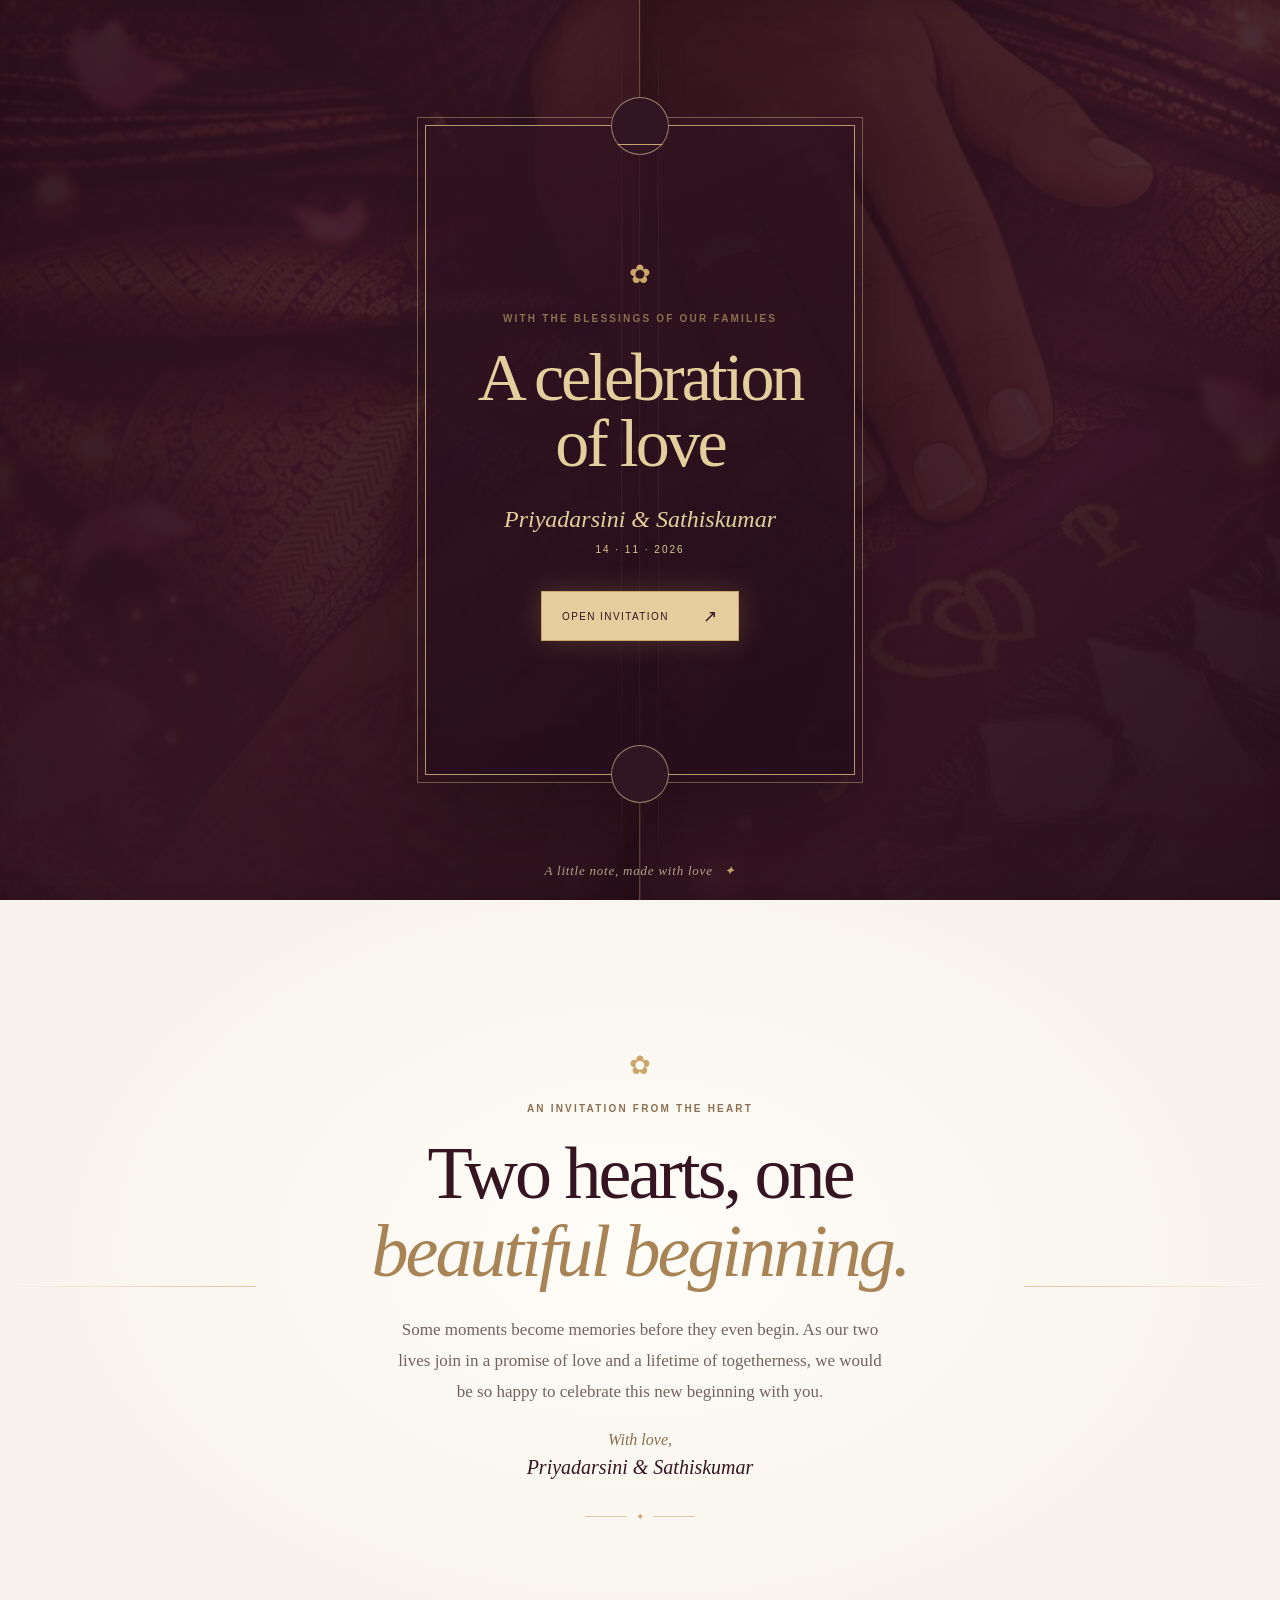
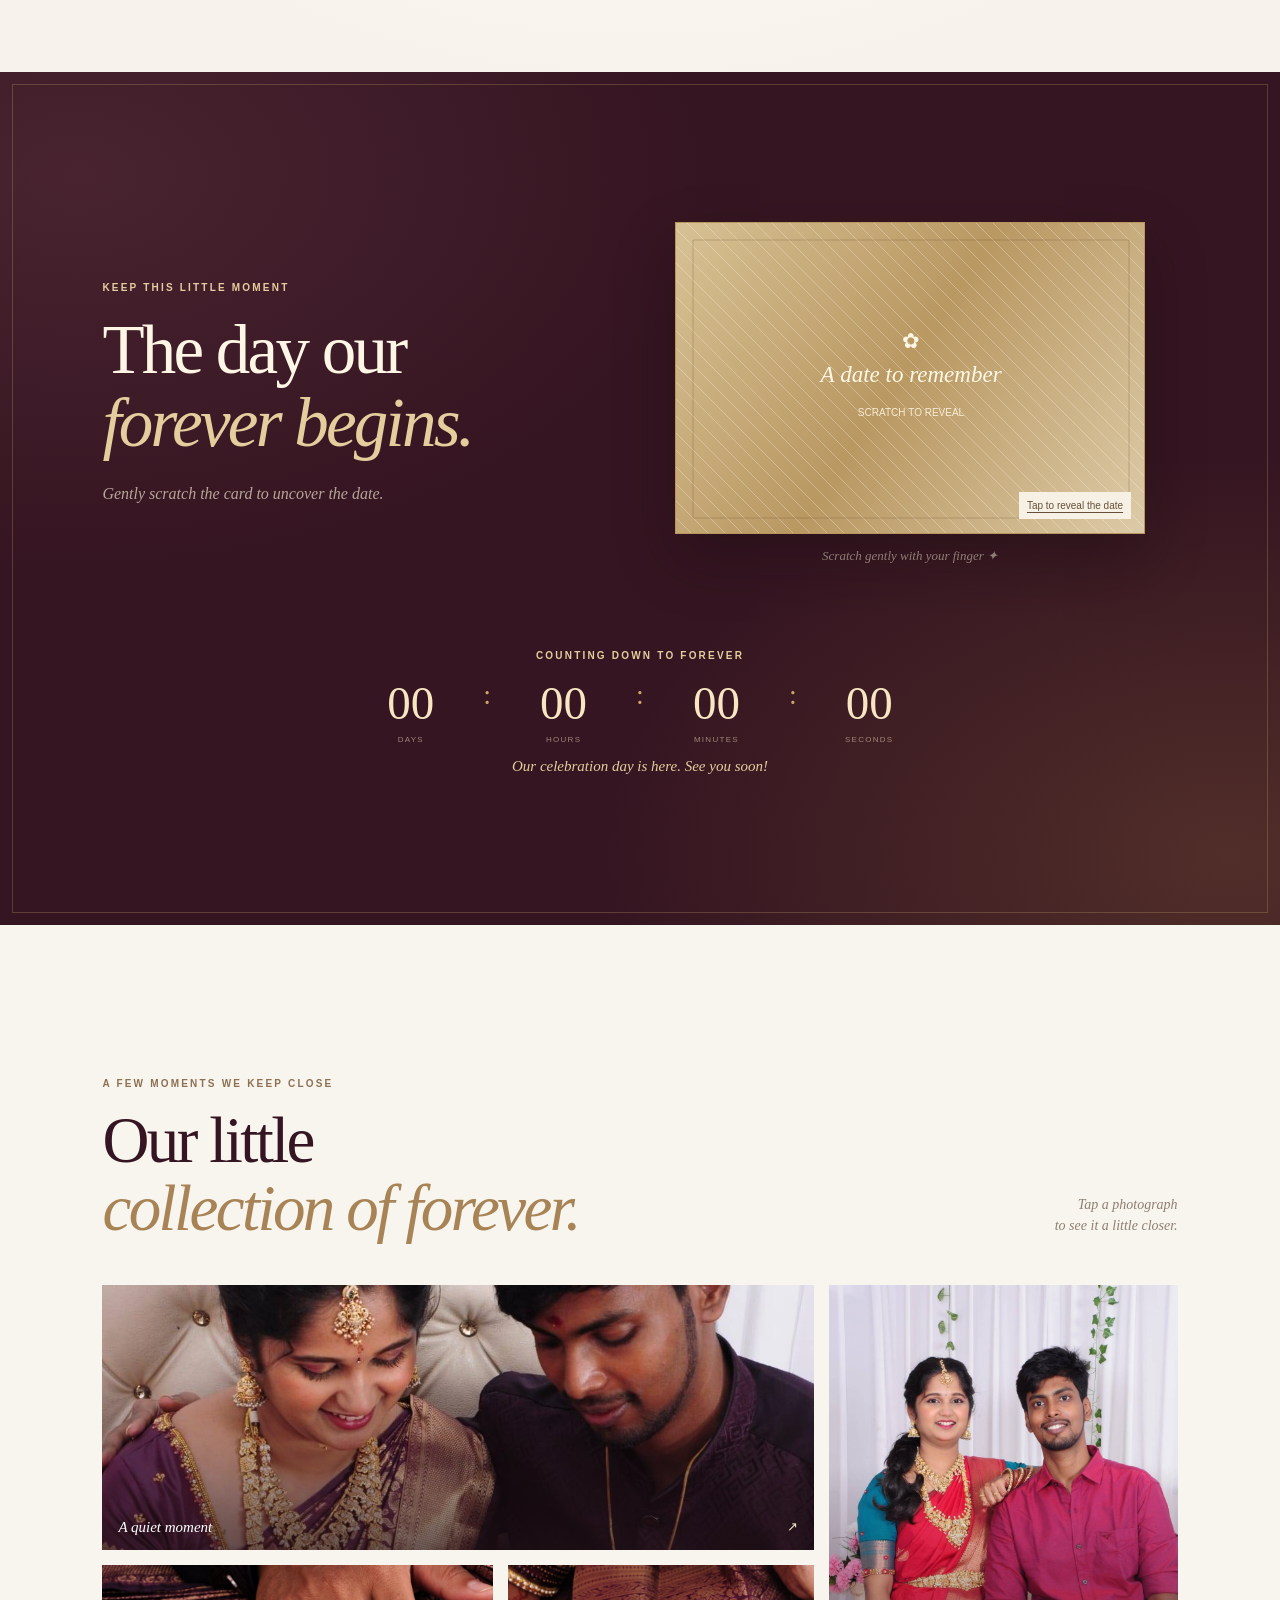
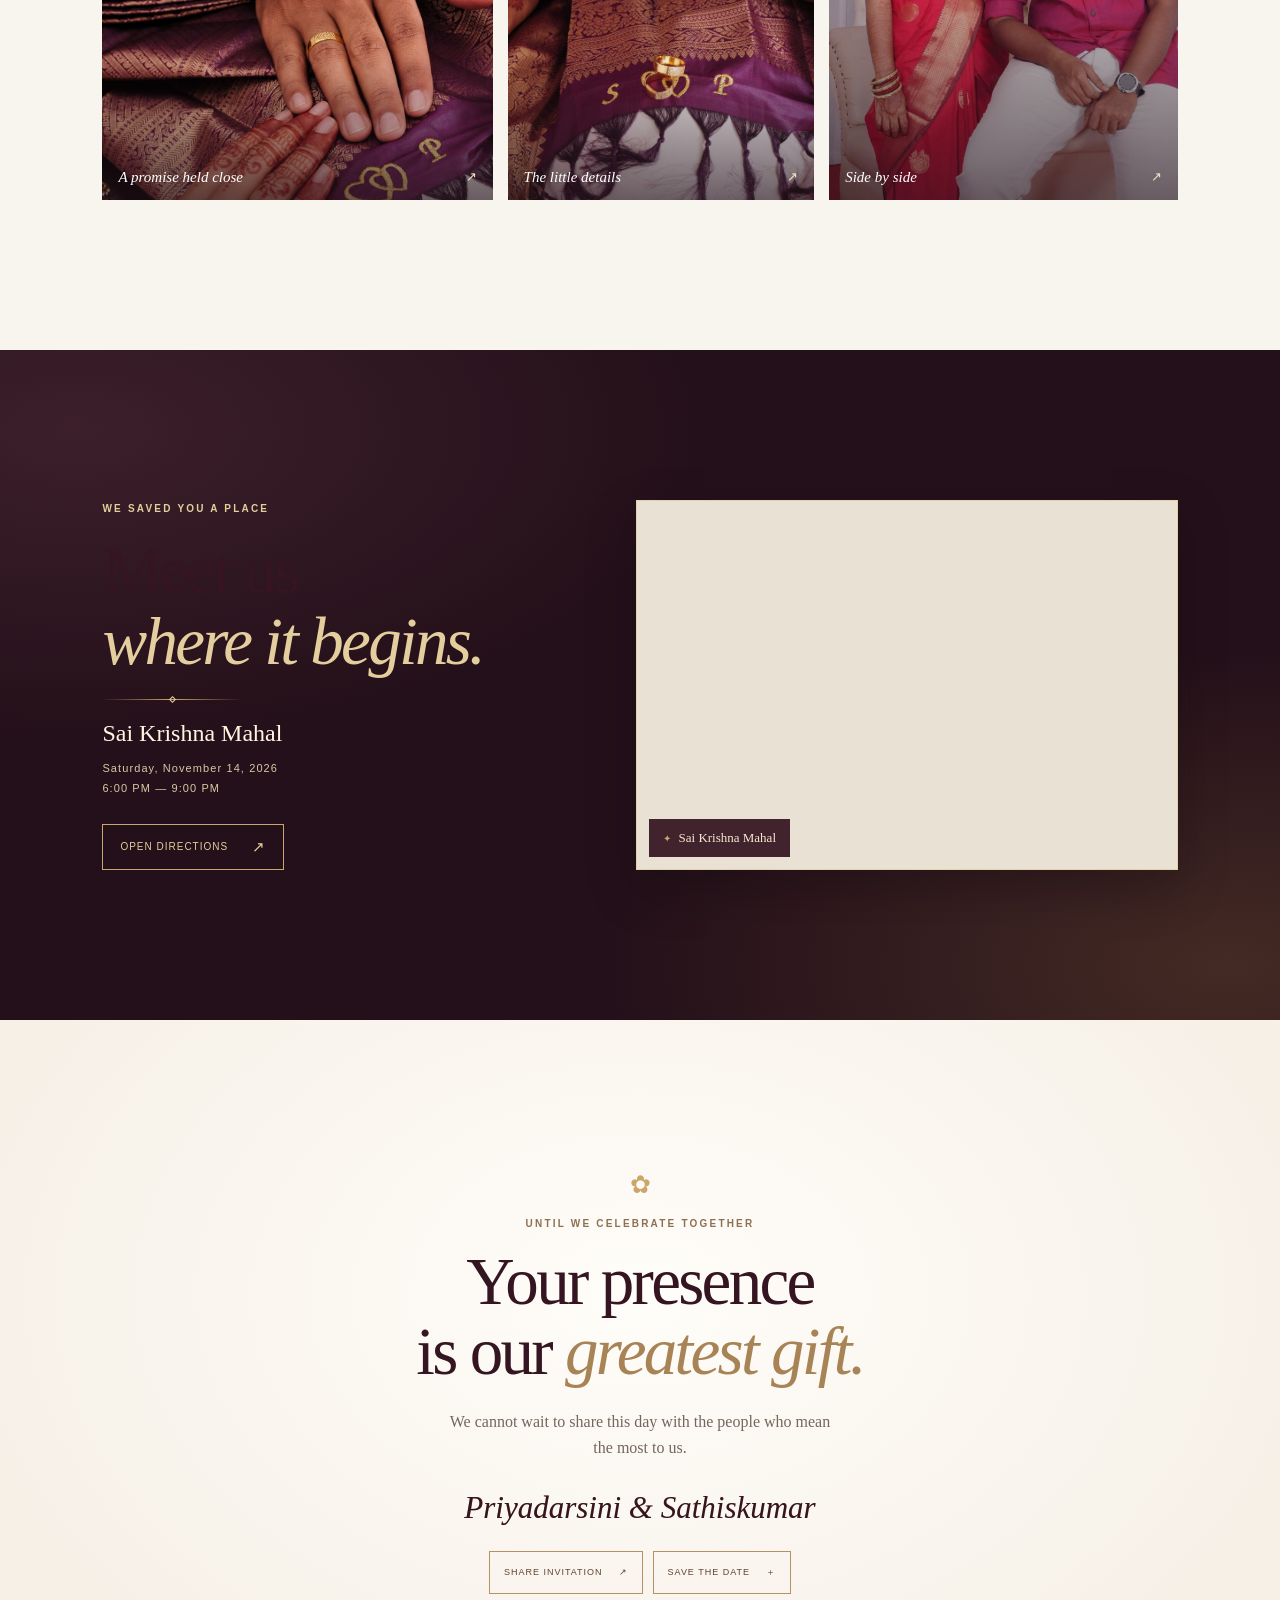
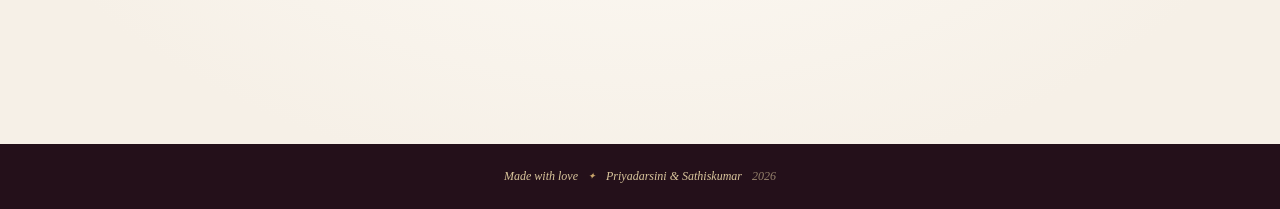
==== index.html @ 317c9d3a "Only wedding stuff" ====
<!doctype html>
<html lang="en">
<head>
  <meta charset="utf-8">
  <meta name="viewport" content="width=device-width, initial-scale=1, viewport-fit=cover">
  <meta name="theme-color" content="#32121f">
  <meta name="description" content="With full hearts, Priyadarsini and Sathiskumar invite you to celebrate their wedding on 14 November 2026 at Sai Krishna Mahal.">
  <meta property="og:type" content="website">
  <meta property="og:title" content="Priyadarsini & Sathiskumar · 14 November 2026">
  <meta property="og:description" content="A day of love, family and forever. Join us at Sai Krishna Mahal on 14 November 2026.">
  <meta property="og:image" content="assets/main-couple.jpg">
  <meta property="og:url" content="">
  <meta name="twitter:card" content="summary_large_image">
  <meta name="twitter:title" content="Priyadarsini & Sathiskumar · 14 November 2026">
  <meta name="twitter:description" content="With full hearts, we invite you to celebrate our wedding.">
  <meta name="twitter:image" content="assets/main-couple.jpg">
  <title>Priyadarsini & Sathiskumar — A Wedding Invitation</title>
  <link rel="preload" as="image" href="assets/main-couple.jpg" fetchpriority="high">
  <link rel="stylesheet" href="styles.css">
  <script type="application/ld+json" id="event-schema">{"@context":"https://schema.org","@type":"Event","name":"The wedding of Priyadarsini and Sathiskumar","startDate":"2026-11-14T18:30:00+05:30","endDate":"2026-11-14T20:30:00+05:30","eventAttendanceMode":"https://schema.org/OfflineEventAttendanceMode","location":{"@type":"Place","name":"Sai Krishna Mahal","sameAs":"https://www.google.com/maps/place/Sai+Krishna+Mahal/@11.0436116,76.9938933,17z/"}}</script>
</head>
<body class="invite-closed">
  <div class="opening-cover" id="opening-cover" role="dialog" aria-modal="true" aria-labelledby="cover-title">
    <div class="cover-photo" aria-hidden="true"></div>
    <div class="cover-shade" aria-hidden="true"></div>
    <div class="curtain curtain-left" aria-hidden="true"></div>
    <div class="curtain curtain-right" aria-hidden="true"></div>
    <div class="cover-card">
      <span class="cover-rule" aria-hidden="true"></span>
      <span class="cover-flower" aria-hidden="true">✿</span>
      <p class="eyebrow">With the blessings of our families</p>
      <h1 id="cover-title">A celebration<br>of love</h1>
      <p class="cover-names" data-couple-names>Priyadarsini & Sathiskumar</p>
      <p class="cover-date" data-date-short>14 · 11 · 2026</p>
      <button class="open-invitation" id="open-invitation" type="button" autofocus>
        <span>Open invitation</span><span aria-hidden="true">↗</span>
      </button>
      <span class="cover-rule cover-rule-bottom" aria-hidden="true"></span>
    </div>
    <p class="cover-footer">A little note, made with love <span aria-hidden="true">✦</span></p>
  </div>

  <div class="site" id="invitation-content" inert aria-hidden="true">
    <header class="site-header">
      <a class="monogram" href="#home" aria-label="Back to the beginning">P <span>&</span> S</a>
      <nav aria-label="Invitation sections">
        <a href="#celebration">The day</a>
        <a href="#gallery">Our moments</a>
        <a href="#venue">Find us</a>
      </nav>
      <button class="music-toggle" id="music-toggle" type="button" aria-pressed="false" aria-label="Wedding music is not attached">
        <span class="music-icon" aria-hidden="true">♫</span><span class="music-label">Music</span>
      </button>
    </header>

    <main>
      <section class="hero" id="home" aria-labelledby="hero-title" tabindex="-1">
        <img class="hero-image" src="assets/main-couple.jpg" alt="Priyadarsini and Sathiskumar together in their wedding attire" fetchpriority="high">
        <div class="hero-vignette" aria-hidden="true"></div>
        <div class="hero-frame" aria-hidden="true"></div>
        <div class="hero-content">
          <p class="eyebrow light">Together with our families</p>
          <h1 id="hero-title" class="hero-names gold-shimmer"><span data-bride>Priyadarsini</span><span class="hero-ampersand">&</span><span data-groom>Sathiskumar</span></h1>
          <p class="hero-invite">invite you to share in the joy of our wedding</p>
          <span class="fine-rule" aria-hidden="true"><i></i></span>
          <p class="hero-date"><span data-date-long>Saturday, 14 November 2026</span><span data-time>6:30 PM — 8:30 PM</span></p>
          <a class="text-link" href="#celebration">Discover our day <span aria-hidden="true">↓</span></a>
        </div>
        <div class="hero-side-note" aria-hidden="true">Our beginning · 2026</div>
        <a href="#invitation" class="scroll-cue" aria-label="Scroll to the invitation"><span></span></a>
      </section>

      <section class="invitation section-pad" id="invitation" aria-labelledby="invitation-title">
        <div class="section-flower" aria-hidden="true">✿</div>
        <p class="eyebrow reveal">An invitation from the heart</p>
        <h2 class="section-heading reveal" id="invitation-title">Two hearts, one<br><em>beautiful beginning.</em></h2>
        <p class="invitation-copy reveal">Some moments become memories before they even begin. As our two lives join in a promise of love and a lifetime of togetherness, we would be so happy to celebrate this new beginning with you.</p>
        <p class="invitation-signoff reveal">With love, <span data-couple-names>Priyadarsini & Sathiskumar</span></p>
        <div class="invitation-flourish" aria-hidden="true"><span></span> ✦ <span></span></div>
      </section>

      <section class="celebration section-pad" id="celebration" aria-labelledby="celebration-title">
        <div class="section-intro reveal">
          <p class="eyebrow light">Keep this little moment</p>
          <h2 class="section-heading light" id="celebration-title">The day our<br><em>forever begins.</em></h2>
          <p>Gently scratch the card to uncover the date.</p>
        </div>
        <div class="date-reveal-wrap reveal">
          <div class="date-card" id="date-card">
            <div class="date-card-content" aria-live="polite">
              <span class="date-card-flower" aria-hidden="true">✿</span>
              <p class="eyebrow">The wedding celebration</p>
              <p class="revealed-date" data-date-reveal>14 November 2026</p>
              <span class="date-divider" aria-hidden="true">✦</span>
              <p class="revealed-time" data-time>6:30 PM — 8:30 PM</p>
              <p class="revealed-venue" data-venue>Sai Krishna Mahal</p>
            </div>
            <canvas class="scratch-layer" id="scratch-layer" aria-hidden="true"></canvas>
            <button class="scratch-accessible" id="reveal-date" type="button">Tap to reveal the date</button>
          </div>
          <p class="scratch-hint" id="scratch-hint">Scratch gently with your finger ✦</p>
        </div>
        <div class="countdown-block reveal" aria-label="Countdown to the wedding">
          <p class="eyebrow light">Counting down to forever</p>
          <div class="countdown" id="countdown" aria-live="off">
            <div><span class="count-number" id="count-days">—</span><span class="count-label">days</span></div>
            <span class="count-colon" aria-hidden="true">:</span>
            <div><span class="count-number" id="count-hours">—</span><span class="count-label">hours</span></div>
            <span class="count-colon" aria-hidden="true">:</span>
            <div><span class="count-number" id="count-minutes">—</span><span class="count-label">minutes</span></div>
            <span class="count-colon" aria-hidden="true">:</span>
            <div><span class="count-number" id="count-seconds">—</span><span class="count-label">seconds</span></div>
          </div>
          <p class="countdown-message" id="countdown-message"></p>
        </div>
      </section>

      <section class="gallery section-pad" id="gallery" aria-labelledby="gallery-title">
        <div class="gallery-heading reveal">
          <div><p class="eyebrow">A few moments we keep close</p><h2 class="section-heading" id="gallery-title">Our little<br><em>collection of forever.</em></h2></div>
          <p class="gallery-note">Tap a photograph<br>to see it a little closer.</p>
        </div>
        <div class="gallery-grid">
          <button class="gallery-item gallery-main reveal" type="button" data-image="assets/a-quiet-moment.jpg" data-alt="Priyadarsini and Sathiskumar sharing a quiet moment">
            <img src="assets/a-quiet-moment.jpg" alt="Priyadarsini and Sathiskumar share a quiet moment" loading="lazy"><span class="gallery-caption">A quiet moment <i>↗</i></span>
          </button>
          <button class="gallery-item gallery-tall reveal" type="button" data-image="assets/full-length-portrait.jpg" data-alt="A full-length portrait of the couple together">
            <img src="assets/full-length-portrait.jpg" alt="A full-length portrait of the couple together" loading="lazy"><span class="gallery-caption">Side by side <i>↗</i></span>
          </button>
          <button class="gallery-item gallery-wide reveal" type="button" data-image="assets/hands-and-promise.jpg" data-alt="The couple's hands together, wearing their rings">
            <img src="assets/hands-and-promise.jpg" alt="The couple's hands together, wearing their rings" loading="lazy"><span class="gallery-caption">A promise held close <i>↗</i></span>
          </button>
          <button class="gallery-item gallery-detail reveal" type="button" data-image="assets/rings-on-silk.jpg" data-alt="Their wedding rings on richly woven silk">
            <img src="assets/rings-on-silk.jpg" alt="Their wedding rings on richly woven silk" loading="lazy"><span class="gallery-caption">The little details <i>↗</i></span>
          </button>
          <button class="gallery-item gallery-portrait reveal" type="button" data-image="assets/main-couple.jpg" data-alt="Priyadarsini and Sathiskumar smiling together">
            <img src="assets/main-couple.jpg" alt="Priyadarsini and Sathiskumar smiling together" loading="lazy"><span class="gallery-caption">Our beginning <i>↗</i></span>
          </button>
        </div>
      </section>

      <section class="venue section-pad" id="venue" aria-labelledby="venue-title">
        <div class="venue-copy reveal">
          <p class="eyebrow light">We saved you a place</p>
          <h2 class="section-heading light" id="venue-title">Meet us<br><em>where it begins.</em></h2>
          <span class="fine-rule" aria-hidden="true"><i></i></span>
          <p class="venue-name" data-venue>Sai Krishna Mahal</p>
          <p class="venue-time"><span data-date-long>Saturday, 14 November 2026</span><br><span data-time>6:30 PM — 8:30 PM</span></p>
          <a class="directions-button" id="directions-link" href="https://www.google.com/maps/place/Sai+Krishna+Mahal/@11.0436116,76.9938933,17z/data=!3m1!4b1!4m6!3m5!1s0x3ba85810da040261:0x673ec0b1acce2806!8m2!3d11.0436116!4d76.9964682!16s%2Fg%2F113dmb8cw?entry=ttu&amp;g_ep=EgoyMDI2MDkzMC4wIKXMDSoASAFQAw%3D%3D" target="_blank" rel="noopener noreferrer">Open directions <span aria-hidden="true">↗</span></a>
        </div>
        <div class="map-wrap reveal">
          <iframe title="Map to Sai Krishna Mahal" id="venue-map" src="https://www.google.com/maps?q=11.0436116,76.9964682&amp;z=16&amp;output=embed" loading="lazy" referrerpolicy="no-referrer-when-downgrade" allowfullscreen></iframe>
          <span class="map-label"><span aria-hidden="true">✦</span> Sai Krishna Mahal</span>
        </div>
      </section>

      <section class="closing section-pad" aria-labelledby="closing-title">
        <span class="closing-flower" aria-hidden="true">✿</span>
        <p class="eyebrow reveal">Until we celebrate together</p>
        <h2 class="section-heading reveal" id="closing-title">Your presence<br>is our <em>greatest gift.</em></h2>
        <p class="closing-copy reveal">We cannot wait to share this day with the people who mean the most to us.</p>
        <div class="closing-names gold-shimmer reveal" data-couple-names>Priyadarsini & Sathiskumar</div>
        <div class="closing-actions reveal">
          <button class="outline-button" id="share-invitation" type="button">Share invitation <span aria-hidden="true">↗</span></button>
          <button class="outline-button" id="calendar-invitation" type="button">Save the date <span aria-hidden="true">＋</span></button>
        </div>
      </section>
    </main>

    <footer class="site-footer"><span>Made with love</span><span aria-hidden="true">✦</span><span data-couple-names>Priyadarsini & Sathiskumar</span><span class="footer-year">2026</span></footer>
  </div>

  <dialog class="lightbox" id="lightbox" aria-label="Wedding photograph">
    <button class="lightbox-close" id="lightbox-close" type="button" aria-label="Close photograph">×</button>
    <img id="lightbox-image" src="" alt="">
  </dialog>
  <div class="petal-burst" id="petal-burst" aria-hidden="true"></div>
  <div class="toast" id="toast" role="status" aria-live="polite"></div>
  <audio id="wedding-audio" loop preload="none"></audio>
  <script src="wedding-details.js"></script>
  <script src="script.js"></script>
</body>
</html>
---- styles.css ----
:root {
  color-scheme: light;
  --wine: #351521;
  --wine-deep: #24101a;
  --wine-soft: #522535;
  --gold: #caa66b;
  --gold-pale: #e5ce9d;
  --paper: #f7f3ec;
  --ink: #392b2b;
  --muted: #8e7e72;
  --serif: "Baskerville", "Palatino Linotype", "Book Antiqua", Georgia, serif;
  --sans: "Avenir Next", Avenir, "Segoe UI", sans-serif;
}
* { box-sizing: border-box; }
html { scroll-behavior: smooth; scroll-padding-top: 72px; }
body { margin: 0; background: var(--paper); color: var(--ink); font-family: var(--sans); font-weight: 400; -webkit-font-smoothing: antialiased; }
body.invite-closed { overflow: hidden; height: 100svh; }
button, a { font: inherit; }
a { color: inherit; }
button { color: inherit; }
::selection { color: var(--paper); background: var(--wine-soft); }
.opening-cover { position: fixed; z-index: 30; inset: 0; display: grid; place-items: center; overflow: hidden; isolation: isolate; color: var(--gold-pale); background: var(--wine-deep); transition: visibility 1s; }
.opening-cover[hidden] { display: none; }
.cover-photo, .cover-shade, .curtain { position: absolute; inset: 0; }
.cover-photo { z-index: -4; background: url("assets/main-couple.jpg") center 36% / cover no-repeat; opacity: .72; transform: scale(1.035); animation: cover-arrive 1.8s cubic-bezier(.2,.7,.2,1) both; }
.cover-shade { z-index: -3; background: linear-gradient(180deg, rgba(34,12,24,.42), rgba(37,13,25,.65) 38%, rgba(34,12,22,.92)), radial-gradient(ellipse at 50% 46%, transparent 8%, rgba(29,9,18,.47) 100%); }
.curtain { z-index: -2; width: 50.1%; background: linear-gradient(115deg, rgba(45,16,29,.74), rgba(65,27,43,.58) 56%, rgba(44,16,28,.74)); transition: transform 1.25s cubic-bezier(.77,0,.18,1), opacity .7s ease 1s; }
.curtain::after { content: ""; position: absolute; top: 4.5%; bottom: 4.5%; width: 1px; background: linear-gradient(transparent, rgba(218,186,128,.54), transparent); }
.curtain-left { left: 0; right: auto; border-right: 1px solid rgba(221,186,124,.3); box-shadow: inset -14px 0 34px rgba(12,5,8,.15); }
.curtain-left::after { right: 18px; }
.curtain-right { left: auto; right: 0; border-left: 1px solid rgba(221,186,124,.3); box-shadow: inset 14px 0 34px rgba(12,5,8,.15); }
.curtain-right::after { left: 18px; }
.cover-card { position: relative; z-index: 1; display: flex; width: min(88vw, 430px); min-height: min(76svh, 650px); padding: clamp(38px, 7vh, 62px) 24px; flex-direction: column; align-items: center; justify-content: center; text-align: center; border: 1px solid rgba(237,207,150,.72); outline: 1px solid rgba(237,207,150,.37); outline-offset: 7px; background: linear-gradient(160deg, rgba(49,18,33,.78), rgba(35,13,25,.87)); box-shadow: 0 24px 90px #18091080; transition: opacity .45s ease, transform .75s cubic-bezier(.2,.7,.2,1); }
.cover-card::before, .cover-card::after { position: absolute; left: 50%; width: 56px; height: 56px; border: 1px solid rgba(229,206,157,.58); border-radius: 50%; transform: translateX(-50%); content: ""; }
.cover-card::before { top: -29px; background: #321522; }
.cover-card::after { bottom: -29px; background: #321522; }
.cover-rule { position: absolute; top: 18px; left: 50%; width: 45px; height: 1px; background: var(--gold); transform: translateX(-50%); }
.cover-rule-bottom { top: auto; bottom: 18px; }
.cover-flower { position: relative; z-index: 2; margin-bottom: 20px; color: var(--gold); font-size: 26px; animation: flower-turn 14s linear infinite; }
.eyebrow { margin: 0 0 17px; color: #8d7051; font-size: 10px; font-weight: 600; letter-spacing: .22em; line-height: 1.8; text-transform: uppercase; }
.eyebrow.light { color: var(--gold-pale); }
.cover-card h1 { margin: 0; font: 400 clamp(44px, 12vw, 68px)/.97 var(--serif); letter-spacing: -.045em; }
.cover-names { margin: 25px 0 7px; font: italic 400 clamp(18px, 5vw, 24px)/1.5 var(--serif); }
.cover-names span, .closing-names span { color: var(--gold); font-size: .82em; }
.cover-date { margin: 0; color: #e1c892; font-size: 10px; letter-spacing: .2em; }
.open-invitation { display: flex; min-width: 198px; min-height: 50px; margin-top: 36px; padding: 0 20px; align-items: center; justify-content: space-between; gap: 22px; border: 1px solid var(--gold); color: var(--gold-pale); background: transparent; cursor: pointer; font-size: 10px; letter-spacing: .14em; text-transform: uppercase; transition: background .25s, color .25s, box-shadow .25s; }
.open-invitation span:last-child { font-size: 17px; }
.open-invitation:hover, .open-invitation:focus-visible { color: var(--wine); background: var(--gold-pale); box-shadow: 0 0 28px #d3b77d38; outline: none; }
.cover-footer { position: absolute; bottom: max(21px, env(safe-area-inset-bottom)); margin: 0; color: #e8d7b2c0; font: italic 13px var(--serif); letter-spacing: .06em; }
.cover-footer span { padding-left: 7px; color: var(--gold); }
.opening-cover.is-opening { visibility: hidden; pointer-events: none; }
.is-opening .curtain-left { transform: translateX(-103%); opacity: .8; }
.is-opening .curtain-right { transform: translateX(103%); opacity: .8; }
.is-opening .cover-card { opacity: 0; transform: translateY(-22px) scale(.96); }
.is-opening .cover-photo { transform: scale(1.12); transition: transform 1.4s ease; }
.site-header { position: absolute; z-index: 5; top: 0; left: 0; display: flex; width: 100%; height: 68px; padding: 0 clamp(18px, 5vw, 64px); align-items: center; justify-content: space-between; color: #fff8e9; }
.monogram { color: var(--gold-pale); font: italic 22px var(--serif); text-decoration: none; }
.monogram span { color: var(--gold); font-size: 15px; }
.site-header nav { display: flex; align-items: center; gap: clamp(14px, 4vw, 39px); }
.site-header nav a { color: #fff8e9df; font-size: 10px; letter-spacing: .08em; text-decoration: none; transition: color .2s; }
.site-header nav a:hover { color: var(--gold-pale); }
.music-toggle { display: flex; min-width: 56px; padding: 7px 0 7px 8px; align-items: center; gap: 6px; border: 0; color: var(--gold-pale); background: transparent; cursor: pointer; font-size: 10px; letter-spacing: .08em; }
.music-icon { font-size: 16px; }
.music-toggle.is-playing .music-icon { animation: music-bob .55s ease-in-out infinite alternate; }
.hero { position: relative; display: flex; min-height: max(720px, 100svh); padding: 92px 24px 75px; align-items: flex-end; justify-content: center; overflow: hidden; color: #fff8ec; background: #26101a; }
.hero-image { position: absolute; inset: 0; width: 100%; height: 100%; object-fit: cover; object-position: center 36%; animation: hero-arrive 2s cubic-bezier(.2,.7,.2,1) both; }
.hero-vignette { position: absolute; inset: 0; background: linear-gradient(180deg, rgba(28,12,18,.48), rgba(34,13,22,.03) 30%, rgba(33,12,21,.08) 48%, rgba(30,10,19,.86) 92%), linear-gradient(90deg, rgba(27,9,18,.12), transparent 55%, rgba(27,9,18,.2)); }
.hero-frame { position: absolute; inset: 14px; border: 1px solid #e5ce9d55; pointer-events: none; }
.hero-content { position: relative; z-index: 1; width: min(100%, 600px); padding-bottom: clamp(18px, 6vh, 50px); text-align: center; }
.hero-content .eyebrow { margin-bottom: 20px; text-shadow: 0 2px 18px #16090d; }
.hero-names { display: flex; margin: 0; align-items: center; flex-direction: column; font: 400 clamp(48px, 15.2vw, 82px)/.91 var(--serif); letter-spacing: -.052em; }
.hero-ampersand { margin: 10px 0 8px; font-size: .57em; font-style: italic; }
.gold-shimmer { background: linear-gradient(102deg, #b88f52 10%, #f3e4bd 26%, #c6a066 42%, #f0d89f 58%, #b88f52 73%); background-size: 230% auto; background-clip: text; color: transparent; -webkit-background-clip: text; animation: gold-sweep 8s linear infinite; }
.hero-invite { margin: 22px 0 0; font: italic 16px/1.5 var(--serif); color: #fff8eb; text-shadow: 0 2px 15px #1b0910; }
.fine-rule { display: flex; width: 140px; height: 1px; margin: 22px auto 16px; align-items: center; justify-content: center; background: linear-gradient(90deg, transparent, #caa66b, transparent); }
.fine-rule i { width: 5px; height: 5px; border: 1px solid var(--gold-pale); transform: rotate(45deg); }
.hero-date { display: flex; margin: 0; align-items: center; flex-direction: column; gap: 7px; color: #f6e9ce; font-size: 11px; letter-spacing: .12em; text-transform: uppercase; }
.text-link { display: inline-flex; margin-top: 27px; align-items: center; gap: 11px; color: #e9d4a8; font-size: 9px; letter-spacing: .17em; text-decoration: none; text-transform: uppercase; }
.text-link span { font-size: 15px; animation: arrow-down 1.5s ease-in-out infinite; }
.hero-side-note { position: absolute; top: 50%; right: clamp(26px, 5vw, 64px); color: #f5e9d37a; font-size: 9px; letter-spacing: .2em; text-transform: uppercase; writing-mode: vertical-rl; }
.scroll-cue { position: absolute; bottom: 19px; left: 50%; display: flex; width: 20px; height: 36px; justify-content: center; border: 1px solid #eddaae8a; border-radius: 20px; transform: translateX(-50%); }
.scroll-cue span { width: 2px; height: 7px; margin-top: 7px; border-radius: 2px; background: var(--gold-pale); animation: scroll-dot 1.8s ease-in-out infinite; }
.section-pad { padding: clamp(80px, 12vw, 150px) clamp(24px, 8vw, 130px); }
.invitation { position: relative; display: flex; min-height: 570px; align-items: center; flex-direction: column; justify-content: center; overflow: hidden; text-align: center; background-color: var(--paper); background-image: radial-gradient(ellipse at 50% 45%, #fffdf8 0, #f7f3ec 72%); }
.invitation::before, .invitation::after { position: absolute; top: 50%; width: clamp(95px, 20vw, 260px); height: 1px; background: linear-gradient(90deg, transparent, #d7c5a4); content: ""; }
.invitation::before { left: 0; }
.invitation::after { right: 0; transform: rotate(180deg); }
.section-flower { margin: 0 0 19px; color: var(--gold); font-size: 26px; }
.section-heading { margin: 0; color: var(--wine); font: 400 clamp(39px, 8vw, 74px)/1.05 var(--serif); letter-spacing: -.04em; }
.section-heading em { color: #a78356; font-weight: 400; }
.invitation .eyebrow { margin-bottom: 17px; }
.invitation-copy { max-width: 500px; margin: 25px 0 0; color: #71635c; font: 400 17px/1.8 var(--serif); }
.invitation-signoff { margin: 24px 0 0; color: #8a6d4d; font: italic 16px var(--serif); }
.invitation-signoff span { display: block; margin-top: 7px; color: var(--wine); font-size: 20px; }
.invitation-flourish { display: flex; margin-top: 32px; align-items: center; gap: 9px; color: var(--gold); font-size: 10px; }
.invitation-flourish span { width: 42px; height: 1px; background: #d7c5a4; }
.celebration { position: relative; display: grid; min-height: 760px; grid-template-columns: minmax(220px, .9fr) minmax(300px, 1.1fr); align-items: center; gap: 8vw; overflow: hidden; color: #fff8eb; background: var(--wine); }
.celebration::before, .venue::before { position: absolute; inset: 0; background: radial-gradient(ellipse at 6% 12%, #79465548, transparent 37%), radial-gradient(ellipse at 96% 92%, #a3784040, transparent 36%); content: ""; pointer-events: none; }
.celebration::after { position: absolute; inset: 12px; border: 1px solid #d0ae7242; content: ""; pointer-events: none; }
.celebration .section-intro, .date-reveal-wrap, .countdown-block { position: relative; z-index: 1; }
.celebration .section-heading { color: #fff6e6; font-size: clamp(42px, 6vw, 69px); }
.section-heading.light em { color: var(--gold-pale); }
.section-intro > p:last-child { margin: 21px 0 0; color: #e8d9c4ba; font: italic 16px/1.7 var(--serif); }
.date-card { position: relative; min-height: 310px; max-width: 470px; margin: 0 auto; overflow: hidden; border: 1px solid #b8965f; background: #f7f1e5; box-shadow: 0 24px 55px #16090d55; isolation: isolate; }
.date-card::before { position: absolute; z-index: -1; inset: 9px; border: 1px solid #ceb47e; content: ""; }
.date-card-content { display: flex; min-height: 310px; padding: 44px 18px 36px; align-items: center; flex-direction: column; justify-content: center; text-align: center; }
.date-card-content .eyebrow { margin: 0 0 10px; color: #9a7b50; font-size: 9px; }
.date-card-flower { margin-bottom: 8px; color: #aa8b59; font-size: 22px; }
.revealed-date { margin: 0; color: var(--wine); font: 400 clamp(31px, 7vw, 48px)/1.2 var(--serif); letter-spacing: -.03em; }
.date-divider { margin: 9px 0; color: #bc9a64; font-size: 13px; }
.revealed-time, .revealed-venue { margin: 0; color: #6e5845; font: italic 15px/1.7 var(--serif); }
.revealed-venue { font-size: 14px; }
.scratch-layer { position: absolute; z-index: 2; inset: 0; width: 100%; height: 100%; cursor: crosshair; touch-action: none; transition: opacity .7s ease; }
.scratch-layer.is-cleared { opacity: 0; pointer-events: none; }
.scratch-accessible { position: absolute; z-index: 3; right: 13px; bottom: 14px; padding: 8px; border: 0; color: #665037; background: #f7f1e5; font-size: 10px; text-decoration: underline; text-underline-offset: 3px; cursor: pointer; }
.scratch-accessible:focus-visible { outline: 2px solid var(--wine); }
.scratch-hint { margin: 14px 0 0; color: #e8d9c4a6; font: italic 13px var(--serif); text-align: center; }
.countdown-block { grid-column: 1 / -1; margin-top: -20px; text-align: center; }
.countdown-block .eyebrow { margin-bottom: 15px; }
.countdown { display: flex; align-items: flex-start; justify-content: center; gap: clamp(11px, 3vw, 34px); }
.countdown > div { display: flex; min-width: clamp(45px, 9vw, 77px); align-items: center; flex-direction: column; }
.count-number { color: #f8e6c2; font: 400 clamp(31px, 6vw, 47px)/1 var(--serif); font-variant-numeric: tabular-nums; }
.count-label { margin-top: 8px; color: #ddcbaa9e; font-size: 8px; letter-spacing: .16em; text-transform: uppercase; }
.count-colon { padding-top: 1px; color: var(--gold); font: 400 28px/1 var(--serif); }
.countdown-message { margin: 14px 0 0; color: var(--gold-pale); font: italic 15px var(--serif); }
.gallery { background: #f8f5ef; }
.gallery-heading { display: flex; margin: 0 auto 43px; align-items: flex-end; justify-content: space-between; gap: 20px; }
.gallery-heading .eyebrow { margin-bottom: 13px; }
.gallery-heading .section-heading { font-size: clamp(38px, 7vw, 65px); }
.gallery-note { margin: 0 0 6px; color: var(--muted); font: italic 14px/1.5 var(--serif); text-align: right; }
.gallery-grid { display: grid; max-width: 1160px; margin: auto; grid-template-columns: 1.12fr .88fr 1fr; grid-template-rows: 265px 235px; gap: 15px; }
.gallery-item { position: relative; display: block; min-width: 0; min-height: 0; padding: 0; overflow: hidden; border: 0; background: #e5ded2; cursor: zoom-in; text-align: left; }
.gallery-item::after { position: absolute; inset: 35% 0 0; background: linear-gradient(transparent, #211018a8); content: ""; transition: opacity .3s; }
.gallery-item img { width: 100%; height: 100%; object-fit: cover; transition: transform .7s cubic-bezier(.2,.7,.2,1), filter .4s; }
.gallery-item:hover img, .gallery-item:focus-visible img { filter: saturate(1.05); transform: scale(1.045); }
.gallery-item:focus-visible { outline: 2px solid var(--gold); outline-offset: 3px; z-index: 1; }
.gallery-caption { position: absolute; z-index: 1; right: 16px; bottom: 14px; left: 16px; display: flex; justify-content: space-between; color: white; font: italic 15px var(--serif); }
.gallery-caption i { color: #f4e5c8; font: normal 13px var(--sans); }
.gallery-main { grid-column: 1 / 3; grid-row: 1; }
.gallery-main img { object-position: center 37%; }
.gallery-tall { grid-column: 3; grid-row: 1 / 3; }
.gallery-tall img { object-position: 49% 22%; }
.gallery-wide { grid-column: 1; grid-row: 2; }
.gallery-wide img { object-position: center 30%; }
.gallery-detail { grid-column: 2; grid-row: 2; }
.gallery-detail img { object-position: center 56%; }
.gallery-portrait { display: none; }
.venue { position: relative; display: grid; min-height: 620px; grid-template-columns: .9fr 1.1fr; align-items: center; gap: 7vw; overflow: hidden; color: #fff8eb; background: var(--wine-deep); }
.venue-copy, .map-wrap { position: relative; z-index: 1; }
.venue-copy .section-heading { font-size: clamp(42px, 6vw, 67px); }
.venue-copy .fine-rule { margin: 23px 0 20px; }
.venue-name { margin: 0; color: #fff5e1; font: 400 24px var(--serif); }
.venue-time { margin: 12px 0 0; color: #d9c7a4; font-size: 11px; letter-spacing: .1em; line-height: 1.8; }
.directions-button { display: inline-flex; min-height: 46px; margin-top: 25px; padding: 0 17px; align-items: center; gap: 24px; border: 1px solid var(--gold); color: var(--gold-pale); font-size: 10px; letter-spacing: .1em; text-decoration: none; text-transform: uppercase; transition: color .2s, background .2s; }
.directions-button span { font-size: 15px; }
.directions-button:hover { color: var(--wine); background: var(--gold-pale); }
.map-wrap { position: relative; min-height: 370px; border: 1px solid #d9c28c80; background: #e9e1d3; box-shadow: 0 18px 45px #11080d55; }
.map-wrap iframe { position: absolute; inset: 0; width: 100%; height: 100%; border: 0; filter: sepia(.1) saturate(.78); }
.map-label { position: absolute; bottom: 12px; left: 12px; display: flex; padding: 11px 14px; align-items: center; gap: 8px; color: #f6e9ce; background: #351521ed; font: 13px var(--serif); pointer-events: none; }
.map-label span { color: var(--gold); font-size: 10px; }
.closing { display: flex; min-height: 575px; align-items: center; flex-direction: column; justify-content: center; text-align: center; background: radial-gradient(ellipse at 50% 38%, #fffdf9, #f6f0e7 78%); }
.closing-flower { margin-bottom: 16px; color: var(--gold); font-size: 25px; }
.closing .eyebrow { margin-bottom: 13px; }
.closing .section-heading { font-size: clamp(40px, 7vw, 67px); }
.closing-copy { max-width: 400px; margin: 22px 0 0; color: #75655d; font: 16px/1.65 var(--serif); }
.closing-names { margin-top: 28px; color: var(--wine); font: italic 400 clamp(22px, 5vw, 31px) var(--serif); }
.closing-actions { display: flex; margin-top: 25px; flex-wrap: wrap; justify-content: center; gap: 10px; }
.outline-button { display: inline-flex; min-height: 43px; padding: 0 14px; align-items: center; gap: 16px; border: 1px solid #b29363; color: #62442f; background: transparent; cursor: pointer; font-size: 9px; letter-spacing: .11em; text-transform: uppercase; transition: background .2s, color .2s; }
.outline-button:hover { color: #fff6e6; background: var(--wine); }
.site-footer { display: flex; min-height: 65px; padding: 14px 22px; align-items: center; justify-content: center; gap: 10px; flex-wrap: wrap; color: #dac69c; background: var(--wine-deep); font: italic 12px var(--serif); }
.site-footer > span:nth-child(2) { color: var(--gold); font-size: 9px; }
.footer-year { opacity: .62; }
.lightbox { position: fixed; width: min(94vw, 1050px); max-width: none; max-height: 92svh; padding: 18px; overflow: visible; border: 1px solid #d8bd82; background: #27121d; box-shadow: 0 20px 80px #0009; }
.lightbox::backdrop { background: #170910e8; backdrop-filter: blur(5px); }
.lightbox img { display: block; max-width: 100%; max-height: calc(92svh - 36px); margin: auto; object-fit: contain; }
.lightbox-close { position: absolute; z-index: 1; top: -15px; right: -15px; display: grid; width: 36px; height: 36px; place-items: center; border: 1px solid var(--gold-pale); border-radius: 50%; color: var(--wine); background: var(--gold-pale); cursor: pointer; font-size: 24px; line-height: 1; }
.petal-burst { position: fixed; z-index: 20; inset: 0; overflow: hidden; pointer-events: none; }
.petal { position: absolute; top: 48%; left: 50%; width: 9px; height: 16px; border-radius: 100% 0 100% 0; background: linear-gradient(135deg, #f3dba0, #ad3d52 75%); box-shadow: 0 2px 7px #1b09101f; animation: petal-float 2s cubic-bezier(.17,.67,.39,1) forwards; }
.toast { position: fixed; z-index: 40; right: 18px; bottom: max(20px, env(safe-area-inset-bottom)); left: 18px; width: fit-content; max-width: min(440px, calc(100% - 36px)); margin: auto; padding: 12px 18px; border: 1px solid #d5b77b; color: #f7ecd4; background: #351521f2; box-shadow: 0 8px 30px #10060ba0; font-size: 12px; line-height: 1.5; opacity: 0; transform: translateY(12px); pointer-events: none; transition: opacity .25s, transform .25s; }
.toast.is-visible { opacity: 1; transform: translateY(0); }
.reveal { opacity: 0; transform: translateY(22px); transition: opacity .8s ease, transform .8s cubic-bezier(.2,.7,.2,1); }
.reveal.is-visible { opacity: 1; transform: none; }
@keyframes cover-arrive { from { transform: scale(1.12); filter: saturate(.65); } to { transform: scale(1.035); filter: saturate(.95); } }
@keyframes hero-arrive { from { transform: scale(1.045); } to { transform: scale(1); } }
@keyframes flower-turn { to { transform: rotate(360deg); } }
@keyframes gold-sweep { to { background-position: -230% center; } }
@keyframes arrow-down { 50% { transform: translateY(4px); } }
@keyframes scroll-dot { 0%, 100% { opacity: .4; transform: translateY(0); } 50% { opacity: 1; transform: translateY(9px); } }
@keyframes music-bob { to { transform: translateY(-3px) rotate(11deg); } }
@keyframes petal-float { to { opacity: 0; transform: translate(var(--petal-x), var(--petal-y)) rotate(var(--petal-r)) scale(.65); } }
@media (min-width: 900px) {
  .hero { min-height: 100svh; align-items: center; }
  .hero-content { padding-top: 60px; padding-bottom: 0; }
  .hero-image { object-position: center 38%; }
  .hero-names { font-size: clamp(65px, 8vw, 96px); }
  .hero-names > span:first-child, .hero-names > span:last-child { display: inline; }
  .hero-ampersand { margin: 7px 0; }
}
@media (max-width: 760px) {
  html { scroll-padding-top: 58px; }
  .site-header { height: 58px; padding: 0 17px; }
  .site-header nav { gap: 13px; }
  .site-header nav a { font-size: 9px; }
  .music-toggle { min-width: 37px; padding-right: 0; }
  .music-label { display: none; }
  .hero { min-height: max(700px, 100svh); padding: 86px 18px 69px; }
  .hero-image { object-position: center 31%; }
  .hero-vignette { background: linear-gradient(180deg, rgba(28,12,18,.43), rgba(34,13,22,.06) 30%, rgba(33,12,21,.1) 45%, rgba(30,10,19,.91) 94%); }
  .hero-content { padding-bottom: 16px; }
  .hero-side-note { top: 45%; right: 25px; font-size: 8px; }
  .section-pad { padding: 86px 24px; }
  .invitation { min-height: 545px; }
  .invitation::before, .invitation::after { display: none; }
  .invitation-copy { font-size: 16px; }
  .celebration { min-height: 0; grid-template-columns: 1fr; gap: 32px; padding-top: 95px; padding-bottom: 75px; text-align: center; }
  .celebration .section-intro > p:last-child { margin-top: 14px; }
  .countdown-block { margin-top: 4px; }
  .date-card { width: min(100%, 440px); }
  .gallery-heading { margin-bottom: 28px; align-items: flex-start; }
  .gallery-note { font-size: 12px; }
  .gallery-grid { grid-template-columns: 1fr 1fr; grid-template-rows: 230px 195px 230px; gap: 10px; }
  .gallery-main { grid-column: 1 / 3; grid-row: 1; }
  .gallery-tall { grid-column: 1; grid-row: 2 / 4; }
  .gallery-wide { grid-column: 2; grid-row: 2; }
  .gallery-detail { grid-column: 2; grid-row: 3; }
  .venue { min-height: 0; grid-template-columns: 1fr; gap: 35px; padding-top: 93px; padding-bottom: 80px; }
  .map-wrap { min-height: 320px; }
  .closing { min-height: 520px; }
}
@media (max-width: 430px) {
  .site-header { padding-right: 13px; padding-left: 13px; }
  .site-header nav { gap: 10px; }
  .site-header nav a { font-size: 8px; letter-spacing: .035em; }
  .monogram { font-size: 19px; }
  .hero-frame { inset: 9px; }
  .hero-side-note { display: none; }
  .cover-card { min-height: min(72svh, 580px); }
  .gallery-heading { display: block; }
  .gallery-note { margin: 13px 0 0; text-align: left; }
  .gallery-grid { grid-template-rows: 218px 174px 198px; }
  .gallery-caption { right: 10px; bottom: 10px; left: 10px; font-size: 13px; }
  .countdown { gap: 8px; }
  .count-number { font-size: 29px; }
  .count-label { font-size: 7px; }
  .count-colon { font-size: 23px; }
  .site-footer { font-size: 11px; }
}
@media (prefers-reduced-motion: reduce) {
  *, *::before, *::after { scroll-behavior: auto !important; animation-duration: .01ms !important; animation-iteration-count: 1 !important; transition-duration: .01ms !important; }
  .reveal { opacity: 1; transform: none; }
}
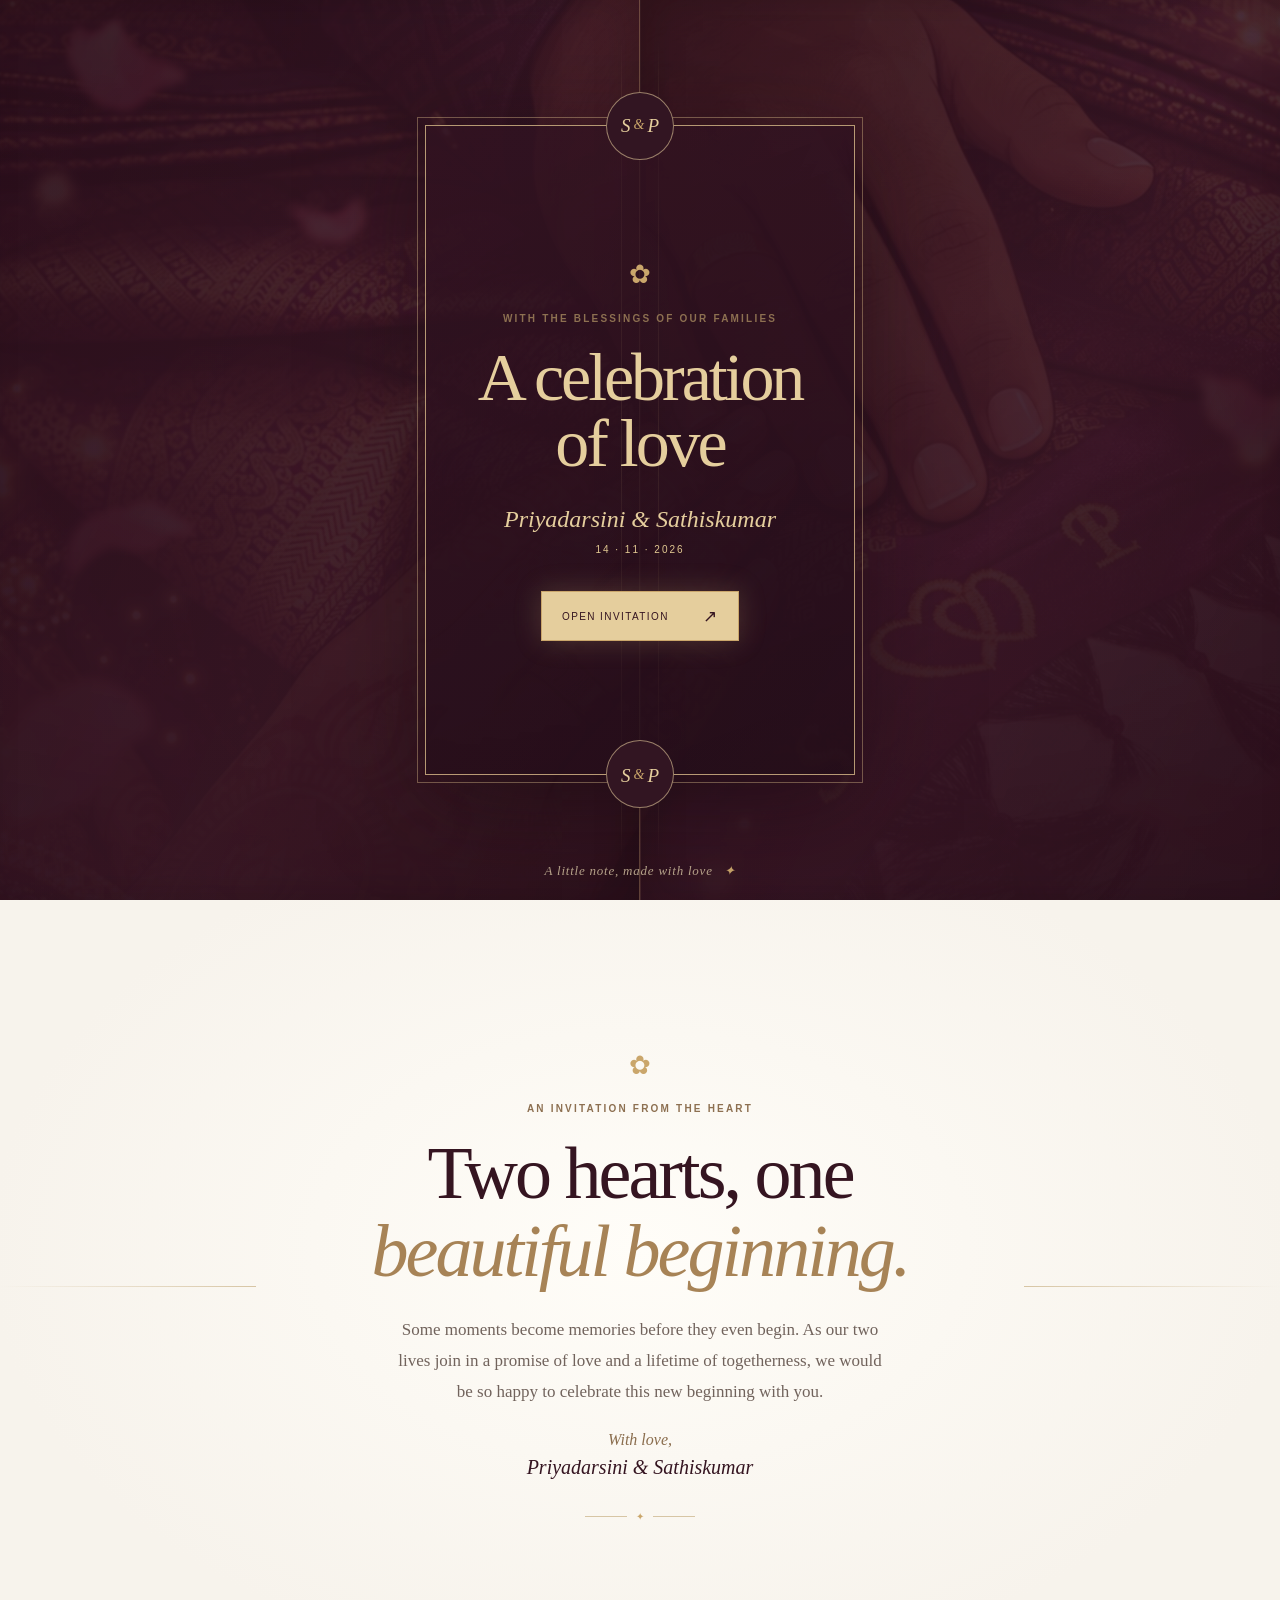
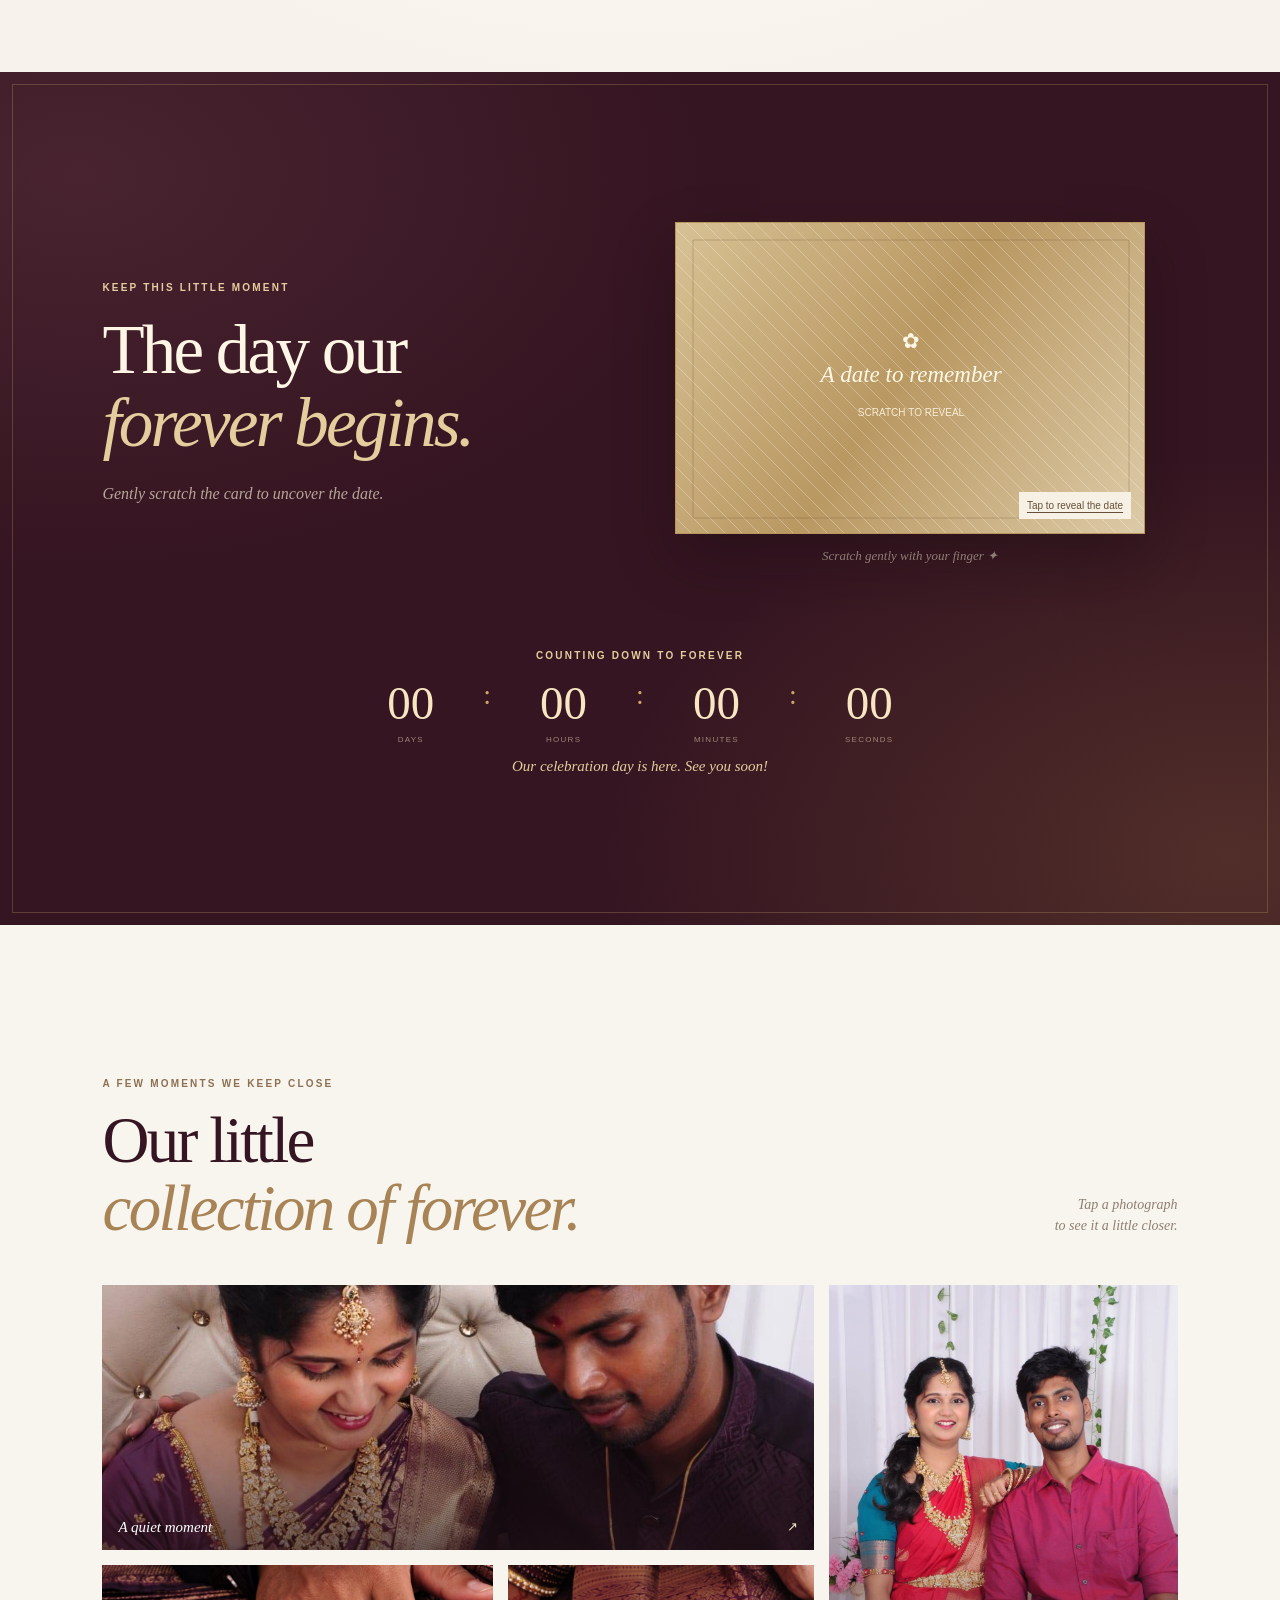
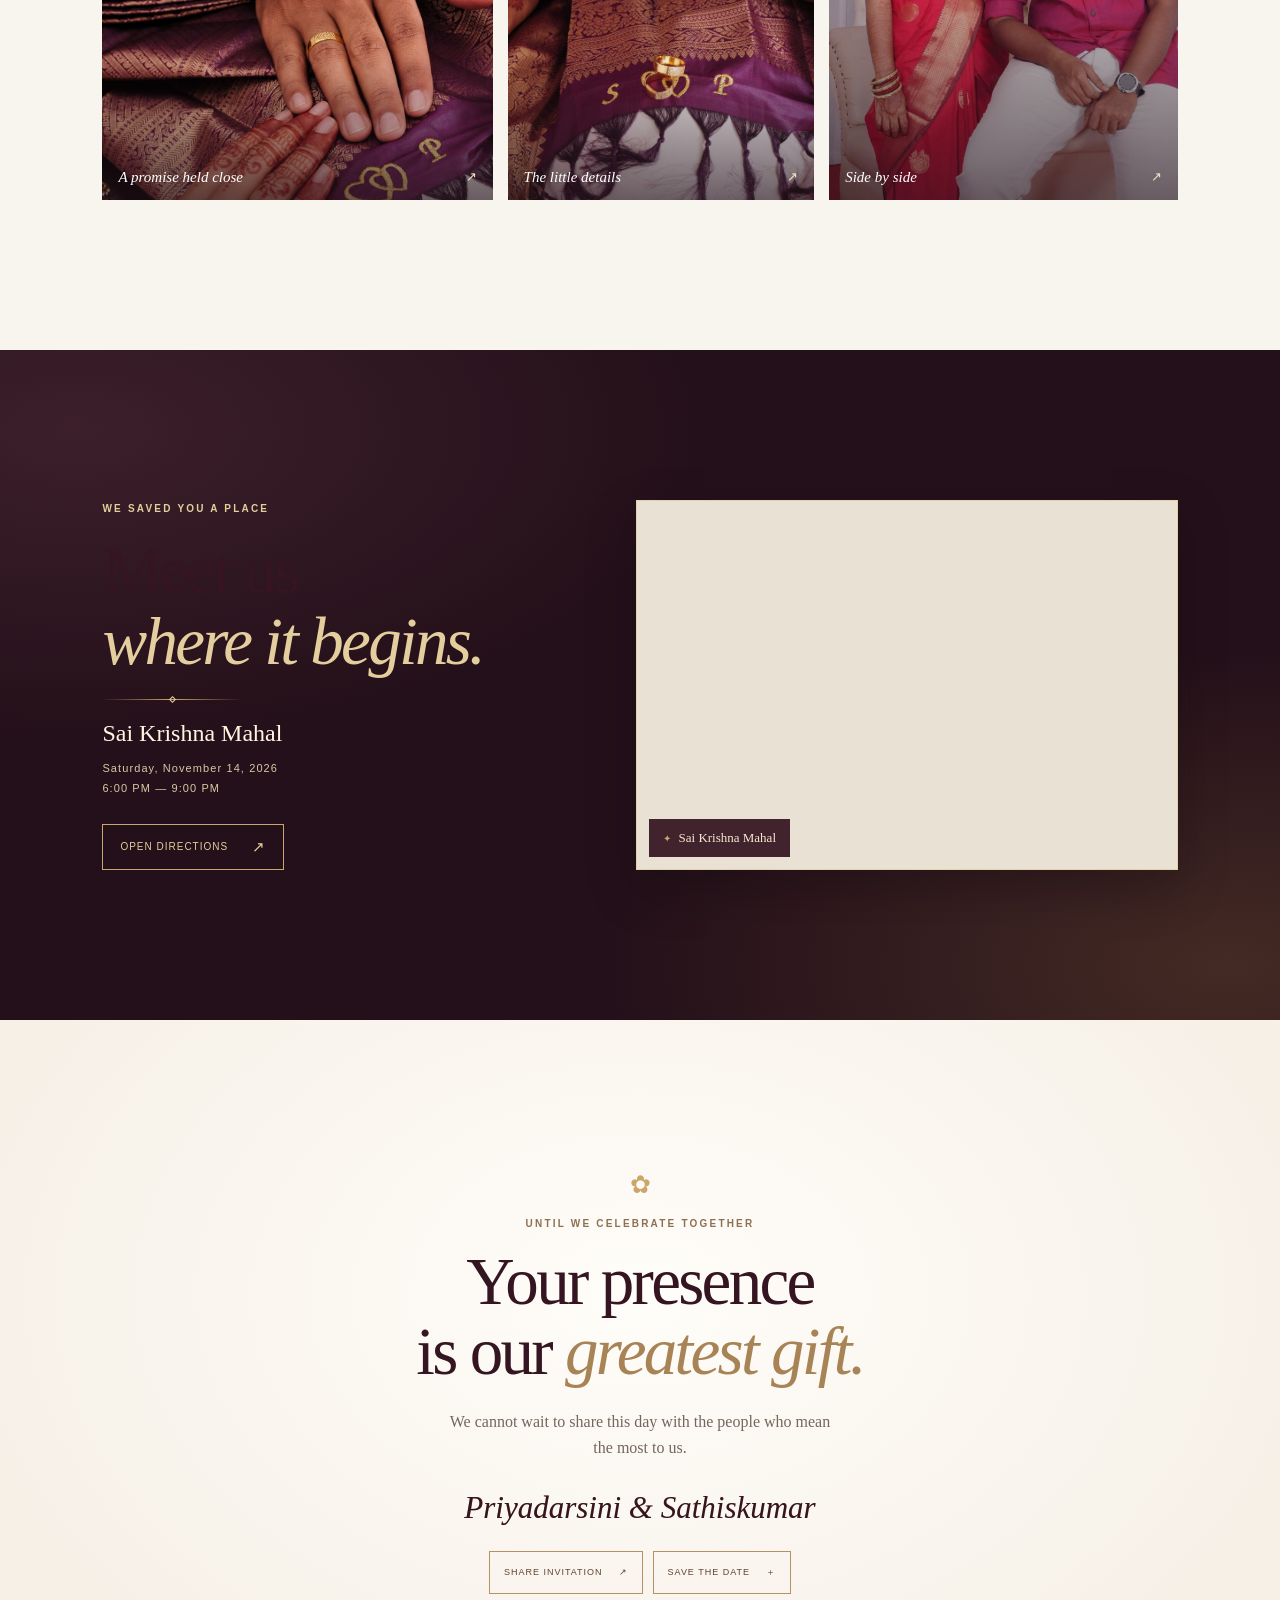
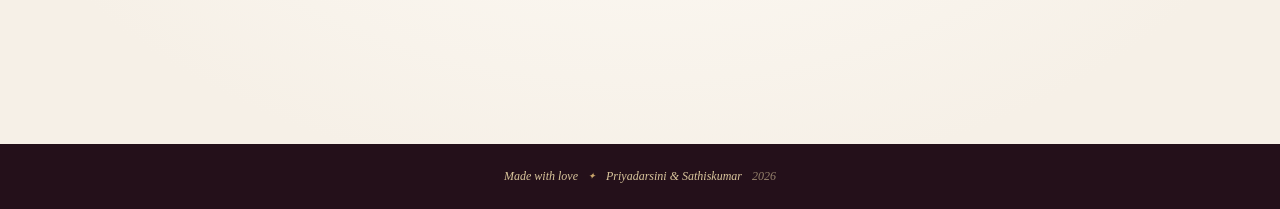
==== commit 90ae7448: "Fixing monochrome Logo of S and P" ====
--- a/index.html
+++ b/index.html
@@ -26,7 +26,8 @@
     <div class="curtain curtain-left" aria-hidden="true"></div>
     <div class="curtain curtain-right" aria-hidden="true"></div>
     <div class="cover-card">
-      <span class="cover-rule" aria-hidden="true"></span>
+      <span class="cover-seal cover-seal-top" aria-hidden="true">S <span>&</span> P</span>
+      <span class="cover-seal cover-seal-bottom" aria-hidden="true">S <span>&</span> P</span>
       <span class="cover-flower" aria-hidden="true">✿</span>
       <p class="eyebrow">With the blessings of our families</p>
       <h1 id="cover-title">A celebration<br>of love</h1>
@@ -42,13 +43,13 @@
 
   <div class="site" id="invitation-content" inert aria-hidden="true">
     <header class="site-header">
-      <a class="monogram" href="#home" aria-label="Back to the beginning">P <span>&</span> S</a>
+      <a class="monogram" href="#home" aria-label="Back to the beginning">S <span>&</span> P</a>
       <nav aria-label="Invitation sections">
         <a href="#celebration">The day</a>
         <a href="#gallery">Our moments</a>
         <a href="#venue">Find us</a>
       </nav>
-      <button class="music-toggle" id="music-toggle" type="button" aria-pressed="false" aria-label="Wedding music is not attached">
+      <button class="music-toggle" id="music-toggle" type="button" aria-pressed="false" aria-label="Play wedding music">
         <span class="music-icon" aria-hidden="true">♫</span><span class="music-label">Music</span>
       </button>
     </header>
--- a/styles.css
+++ b/styles.css
@@ -31,9 +31,13 @@
 .curtain-right { left: auto; right: 0; border-left: 1px solid rgba(221,186,124,.3); box-shadow: inset 14px 0 34px rgba(12,5,8,.15); }
 .curtain-right::after { left: 18px; }
 .cover-card { position: relative; z-index: 1; display: flex; width: min(88vw, 430px); min-height: min(76svh, 650px); padding: clamp(38px, 7vh, 62px) 24px; flex-direction: column; align-items: center; justify-content: center; text-align: center; border: 1px solid rgba(237,207,150,.72); outline: 1px solid rgba(237,207,150,.37); outline-offset: 7px; background: linear-gradient(160deg, rgba(49,18,33,.78), rgba(35,13,25,.87)); box-shadow: 0 24px 90px #18091080; transition: opacity .45s ease, transform .75s cubic-bezier(.2,.7,.2,1); }
-.cover-card::before, .cover-card::after { position: absolute; left: 50%; width: 56px; height: 56px; border: 1px solid rgba(229,206,157,.58); border-radius: 50%; transform: translateX(-50%); content: ""; }
-.cover-card::before { top: -29px; background: #321522; }
-.cover-card::after { bottom: -29px; background: #321522; }
+.cover-card::before, .cover-card::after { position: absolute; z-index: 0; left: 50%; width: 66px; height: 66px; border: 1px solid rgba(229,206,157,.58); border-radius: 50%; content: ""; transform: translateX(-50%); }
+.cover-card::before { top: -34px; background: #321522; }
+.cover-card::after { bottom: -34px; background: #321522; }
+.cover-seal { position: absolute; z-index: 2; left: 50%; display: flex; width: 66px; height: 66px; align-items: center; justify-content: center; gap: 3px; color: var(--gold-pale); font: italic 19px/1 var(--serif); white-space: nowrap; transform: translateX(-50%); }
+.cover-seal span { color: var(--gold); font-size: 14px; }
+.cover-seal-top { top: -34px; }
+.cover-seal-bottom { bottom: -34px; }
 .cover-rule { position: absolute; top: 18px; left: 50%; width: 45px; height: 1px; background: var(--gold); transform: translateX(-50%); }
 .cover-rule-bottom { top: auto; bottom: 18px; }
 .cover-flower { position: relative; z-index: 2; margin-bottom: 20px; color: var(--gold); font-size: 26px; animation: flower-turn 14s linear infinite; }
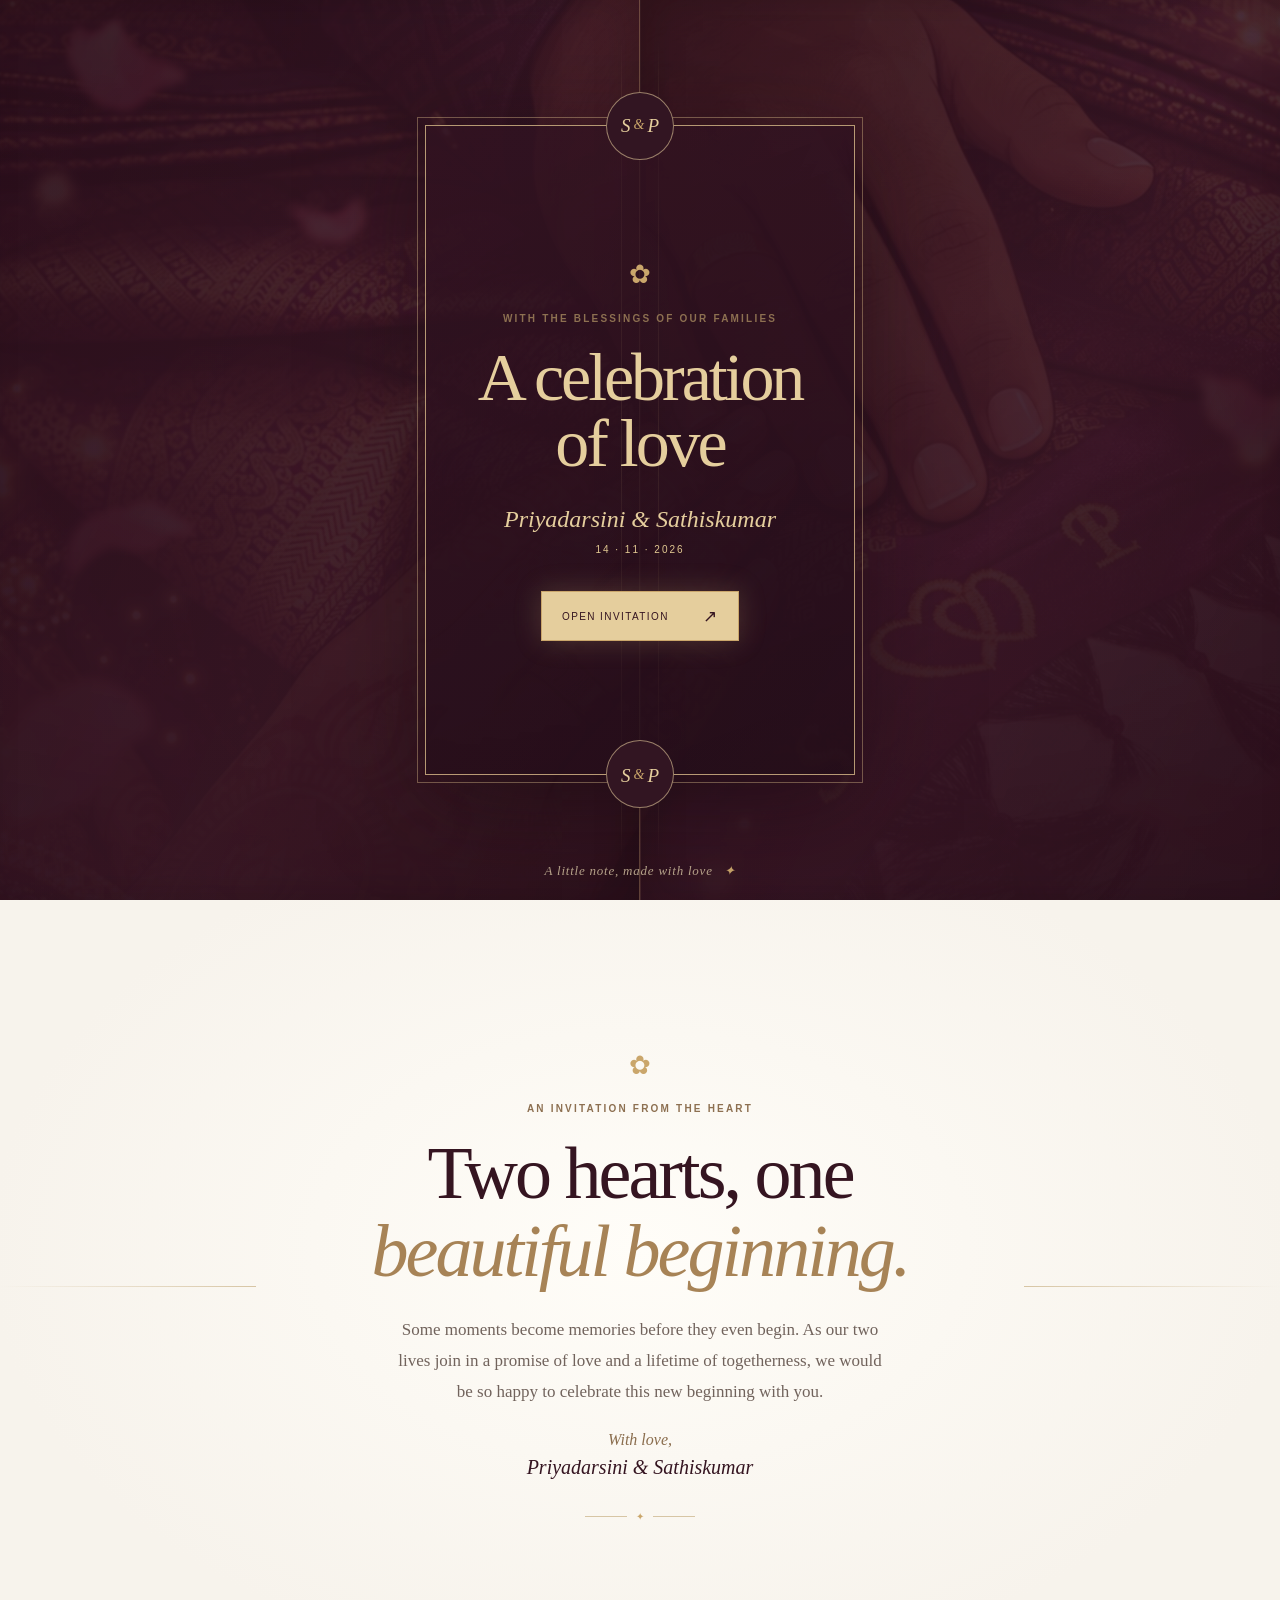
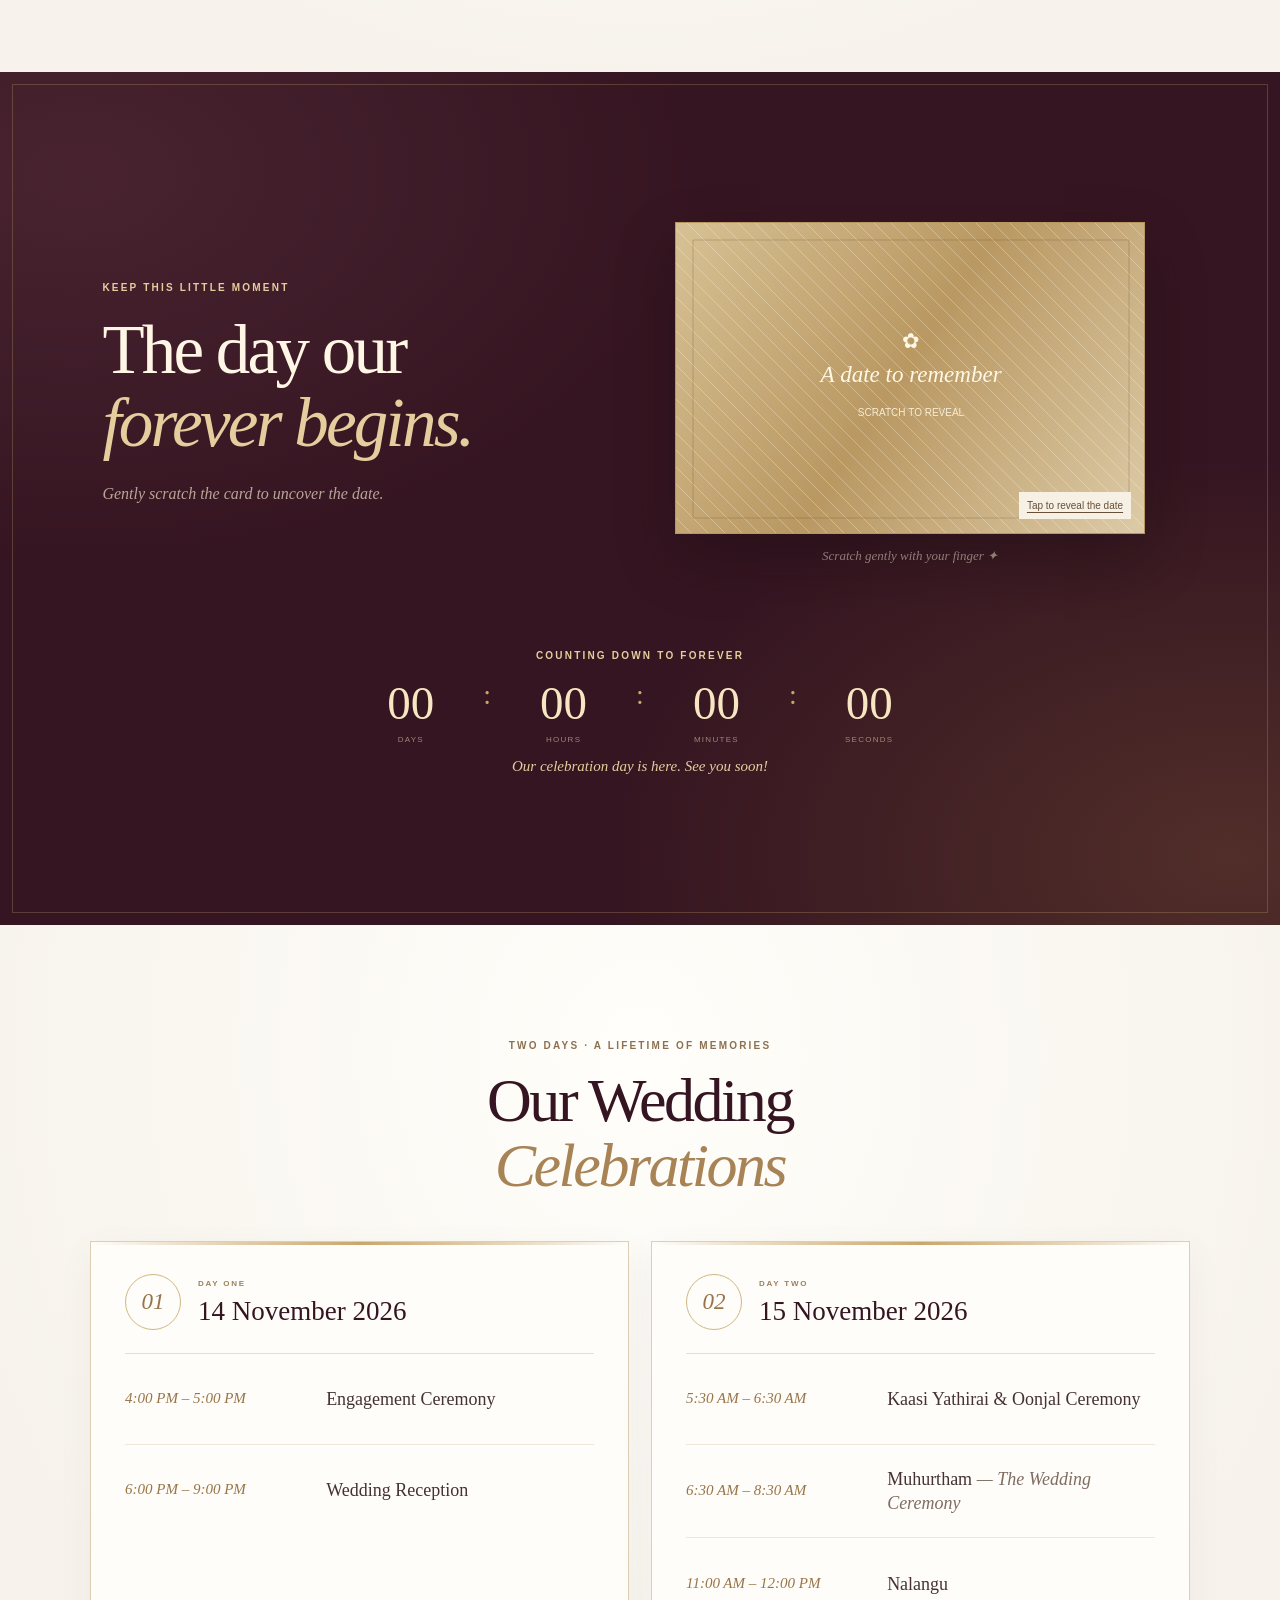
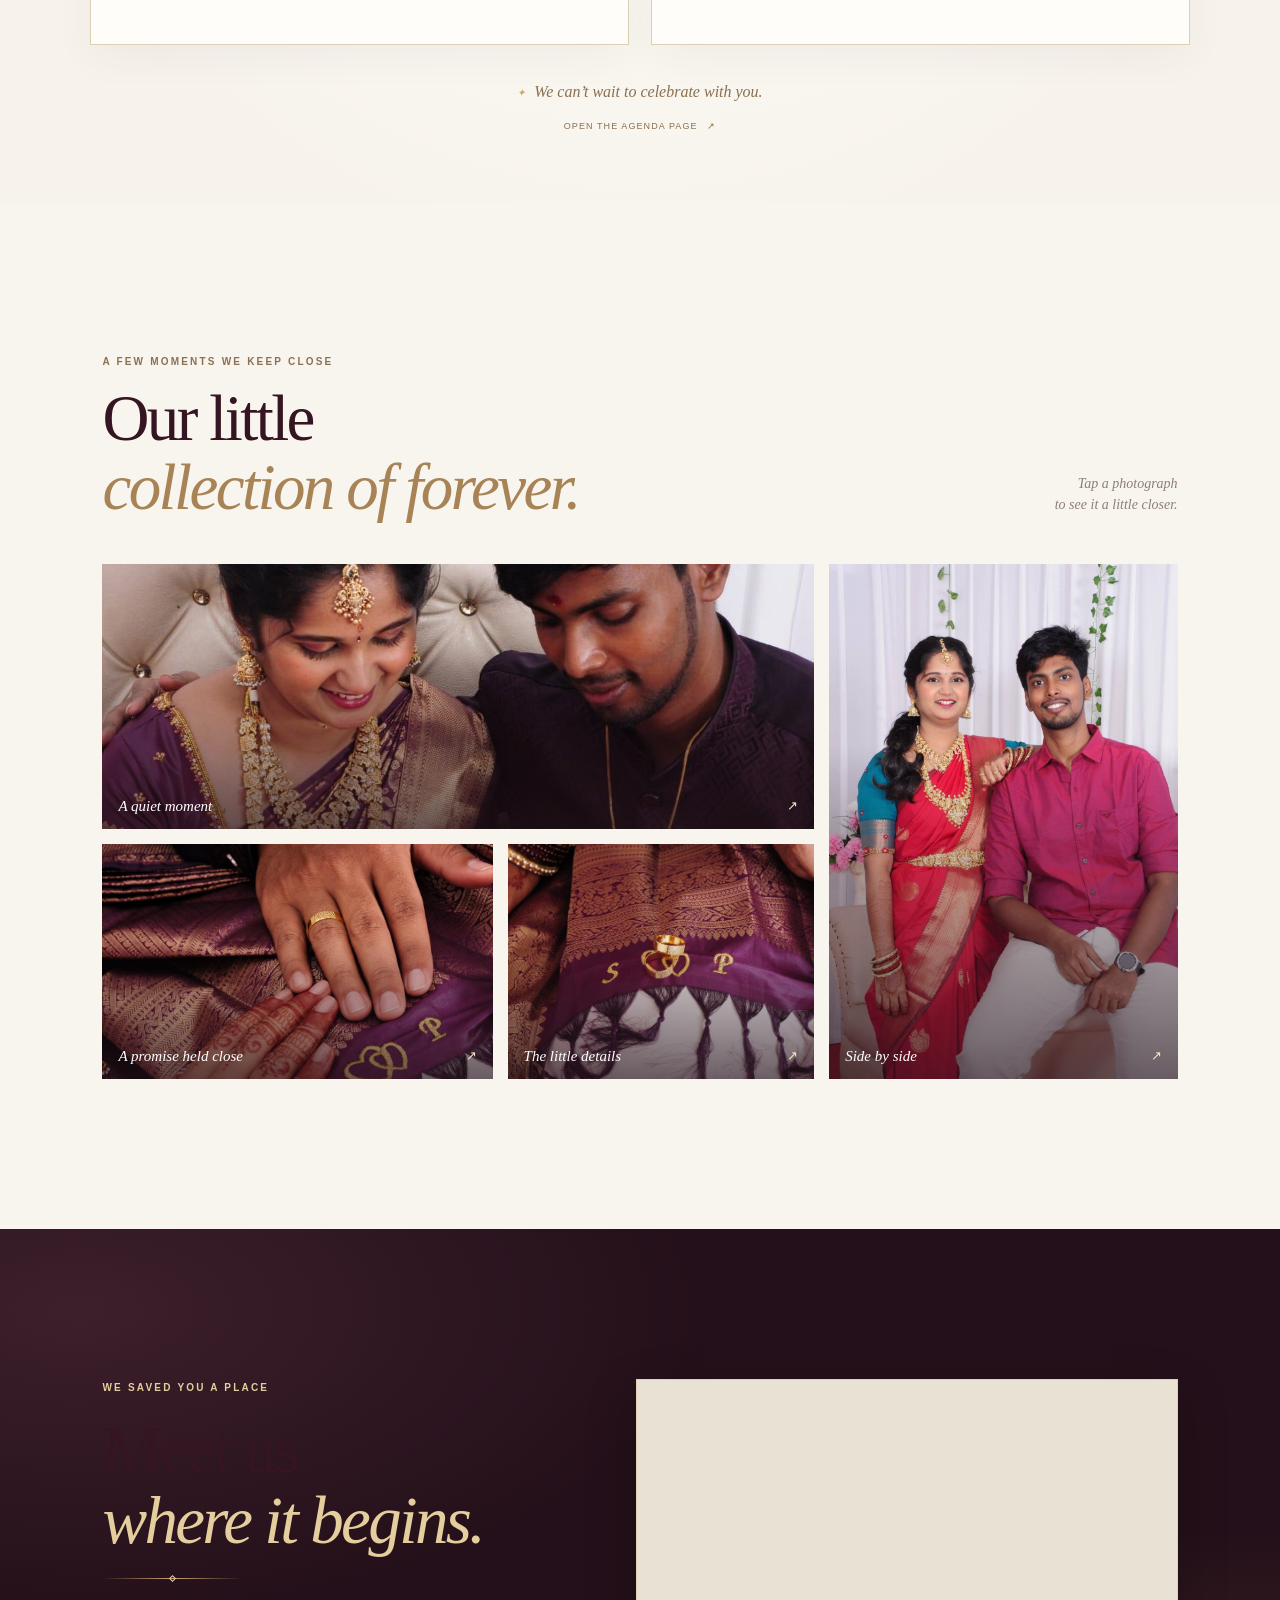
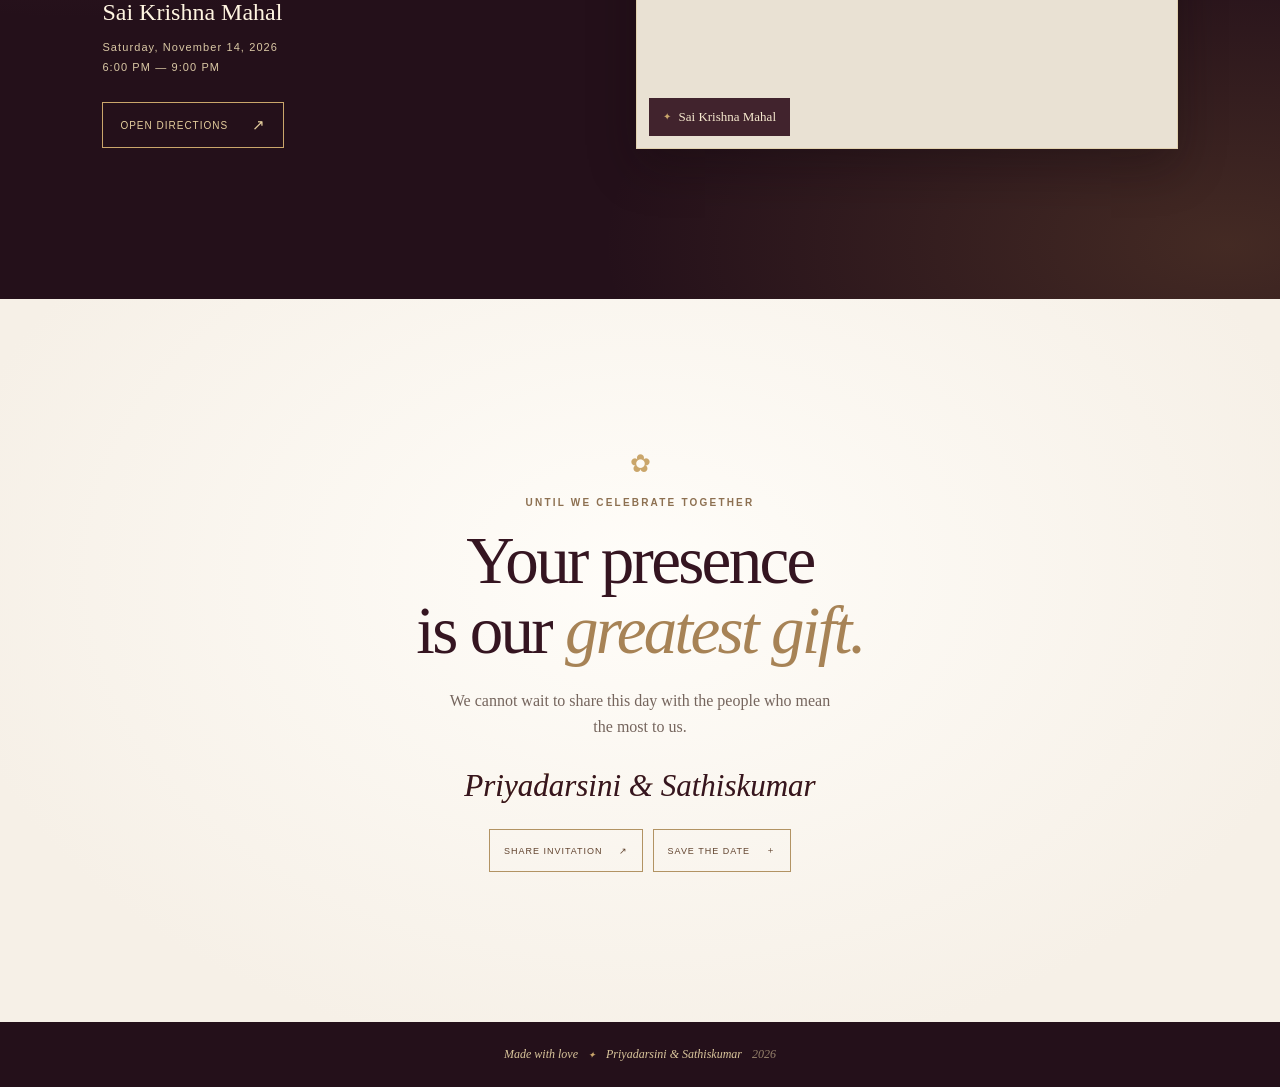
==== commit d93590b6: "Adding agenda to the invite" ====
--- a/index.html
+++ b/index.html
@@ -48,6 +48,7 @@
         <a href="#celebration">The day</a>
         <a href="#gallery">Our moments</a>
         <a href="#venue">Find us</a>
+        <a href="#agenda">Agenda</a>
       </nav>
       <button class="music-toggle" id="music-toggle" type="button" aria-pressed="false" aria-label="Play wedding music">
         <span class="music-icon" aria-hidden="true">♫</span><span class="music-label">Music</span>
@@ -116,6 +117,62 @@
         </div>
       </section>
 
+      <section class="agenda-schedule agenda-inline" id="agenda" aria-labelledby="schedule-title">
+        <div class="agenda-intro">
+          <p class="eyebrow">Two days · A lifetime of memories</p>
+          <h2 class="section-heading" id="schedule-title">Our Wedding<br><em>Celebrations</em></h2>
+        </div>
+
+        <div class="agenda-days">
+          <article class="agenda-day">
+            <header class="agenda-day-heading">
+              <span class="agenda-day-number" aria-hidden="true">01</span>
+              <div>
+                <p class="eyebrow">Day one</p>
+                <h3>14 November 2026</h3>
+              </div>
+            </header>
+            <ol class="agenda-events">
+              <li class="agenda-event">
+                <time datetime="2026-11-14T16:00:00+05:30">4:00 PM – 5:00 PM</time>
+                <h4>Engagement Ceremony</h4>
+              </li>
+              <li class="agenda-event">
+                <time datetime="2026-11-14T18:00:00+05:30">6:00 PM – 9:00 PM</time>
+                <h4>Wedding Reception</h4>
+              </li>
+            </ol>
+          </article>
+
+          <article class="agenda-day">
+            <header class="agenda-day-heading">
+              <span class="agenda-day-number" aria-hidden="true">02</span>
+              <div>
+                <p class="eyebrow">Day two</p>
+                <h3>15 November 2026</h3>
+              </div>
+            </header>
+            <ol class="agenda-events">
+              <li class="agenda-event">
+                <time datetime="2026-11-15T05:30:00+05:30">5:30 AM – 6:30 AM</time>
+                <h4>Kaasi Yathirai &amp; Oonjal Ceremony</h4>
+              </li>
+              <li class="agenda-event">
+                <time datetime="2026-11-15T06:30:00+05:30">6:30 AM – 8:30 AM</time>
+                <h4>Muhurtham <span>— The Wedding Ceremony</span></h4>
+              </li>
+              <li class="agenda-event">
+                <time datetime="2026-11-15T11:00:00+05:30">11:00 AM – 12:00 PM</time>
+                <h4>Nalangu</h4>
+              </li>
+            </ol>
+          </article>
+        </div>
+
+        <p class="agenda-note"><span aria-hidden="true">✦</span> We can’t wait to celebrate with you.</p>
+        <p class="agenda-page-action"><a href="agenda.html">Open the agenda page <span aria-hidden="true">↗</span></a></p>
+      </section>
+
       <section class="gallery section-pad" id="gallery" aria-labelledby="gallery-title">
         <div class="gallery-heading reveal">
           <div><p class="eyebrow">A few moments we keep close</p><h2 class="section-heading" id="gallery-title">Our little<br><em>collection of forever.</em></h2></div>
--- a/styles.css
+++ b/styles.css
@@ -253,3 +253,66 @@
   *, *::before, *::after { scroll-behavior: auto !important; animation-duration: .01ms !important; animation-iteration-count: 1 !important; transition-duration: .01ms !important; }
   .reveal { opacity: 1; transform: none; }
 }
+.agenda-page { min-height: 100vh; background: var(--paper); }
+.agenda-header { position: absolute; }
+.agenda-header nav a[aria-current="page"] { color: var(--gold-pale); }
+.agenda-hero { position: relative; display: grid; min-height: 470px; padding: 104px 24px 75px; place-items: center; overflow: hidden; color: #fff8ec; background: var(--wine-deep); }
+.agenda-hero-image, .agenda-hero-shade, .agenda-hero-frame { position: absolute; inset: 0; width: 100%; height: 100%; }
+.agenda-hero-image { object-fit: cover; object-position: center 31%; opacity: .72; }
+.agenda-hero-shade { background: linear-gradient(180deg, rgba(34,12,24,.64), rgba(37,13,25,.36) 38%, rgba(34,12,22,.82)); }
+.agenda-hero-frame { inset: 14px; width: calc(100% - 28px); height: calc(100% - 28px); border: 1px solid #e5ce9d55; pointer-events: none; }
+.agenda-hero-content { position: relative; z-index: 1; width: min(100%, 680px); text-align: center; }
+.agenda-hero-content .eyebrow { margin-bottom: 18px; }
+.agenda-title { margin: 0; color: #fff6e6; font: 400 clamp(49px, 9vw, 82px)/.98 var(--serif); letter-spacing: -.045em; }
+.agenda-title em { color: var(--gold-pale); font-weight: 400; }
+.agenda-hero-copy { margin: 19px 0 0; color: #f6e9ce; font: italic 17px var(--serif); }
+.agenda-scroll-link { display: inline-flex; margin-top: 25px; align-items: center; gap: 10px; color: var(--gold-pale); font-size: 9px; letter-spacing: .16em; text-decoration: none; text-transform: uppercase; }
+.agenda-scroll-link span { font-size: 15px; transition: transform .2s; }
+.agenda-scroll-link:hover span { transform: translateY(3px); }
+.agenda-schedule { padding: clamp(72px, 9vw, 112px) clamp(22px, 7vw, 105px) 70px; background: radial-gradient(ellipse at 50% 15%, #fffefa, var(--paper) 78%); }
+.agenda-intro { margin: 0 auto 43px; text-align: center; }
+.agenda-intro .eyebrow { margin-bottom: 13px; }
+.agenda-intro .section-heading { font-size: clamp(38px, 7vw, 62px); }
+.agenda-days { display: grid; max-width: 1100px; margin: 0 auto; grid-template-columns: repeat(2, minmax(0, 1fr)); align-items: stretch; gap: 22px; }
+.agenda-day { position: relative; padding: 30px clamp(20px, 3vw, 34px) 15px; overflow: hidden; border: 1px solid #ddcfb5; background: #fffdf9; box-shadow: 0 12px 38px #3a24100c; }
+.agenda-day::before { position: absolute; top: 0; right: 0; left: 0; height: 3px; background: linear-gradient(90deg, transparent, var(--gold), transparent); content: ""; }
+.agenda-day-heading { display: flex; min-height: 82px; padding-bottom: 20px; align-items: center; gap: 17px; border-bottom: 1px solid #e8dfcf; }
+.agenda-day-number { display: grid; width: 56px; height: 56px; flex: 0 0 auto; place-items: center; border: 1px solid #cfb783; border-radius: 50%; color: #98734a; font: italic 23px var(--serif); }
+.agenda-day-heading .eyebrow { margin: 0 0 4px; color: #9b805c; font-size: 8px; }
+.agenda-day-heading h2, .agenda-day-heading h3 { margin: 0; color: var(--wine); font: 400 clamp(21px, 2.4vw, 27px)/1.2 var(--serif); }
+.agenda-events { margin: 0; padding: 0; list-style: none; }
+.agenda-event { display: grid; min-height: 91px; padding: 22px 0; grid-template-columns: minmax(117px, .82fr) 1.18fr; align-items: center; gap: 15px; border-bottom: 1px solid #eee7da; }
+.agenda-event:last-child { border-bottom: 0; }
+.agenda-event time { color: #987448; font: italic 15px/1.45 var(--serif); font-variant-numeric: tabular-nums; }
+.agenda-event h3, .agenda-event h4 { margin: 0; color: #463234; font: 400 18px/1.35 var(--serif); }
+.agenda-event h3 span, .agenda-event h4 span { color: #806d62; font-style: italic; }
+.agenda-note { display: flex; margin: 38px auto 0; align-items: center; justify-content: center; gap: 9px; color: #8a704e; font: italic 16px var(--serif); text-align: center; }
+.agenda-note span { color: var(--gold); font-size: 10px; }
+.agenda-page-action { margin: 14px 0 0; text-align: center; }
+.agenda-page-action a { color: #8a704e; font-size: 9px; letter-spacing: .12em; text-decoration: none; text-transform: uppercase; }
+.agenda-page-action a:hover { color: var(--wine); }
+.agenda-page-action a span { margin-left: 6px; }
+.agenda-footer { display: flex; min-height: 245px; padding: 40px 22px; align-items: center; flex-direction: column; justify-content: center; color: #fff6e6; background: var(--wine-deep); text-align: center; }
+.agenda-footer-flower { margin-bottom: 13px; color: var(--gold); font-size: 23px; }
+.agenda-footer .eyebrow { margin-bottom: 5px; }
+.agenda-footer-names { margin: 0; color: var(--gold-pale); font: italic 26px var(--serif); }
+.agenda-footer-names span { color: var(--gold); }
+.agenda-footer > a { display: inline-flex; margin-top: 22px; align-items: center; gap: 9px; color: #e6d3ae; font-size: 9px; letter-spacing: .13em; text-decoration: none; text-transform: uppercase; }
+.agenda-footer > a:hover { color: white; }
+@media (max-width: 860px) {
+  .agenda-days { max-width: 640px; grid-template-columns: 1fr; gap: 16px; }
+  .agenda-event { grid-template-columns: minmax(130px, .7fr) 1.3fr; }
+}
+@media (max-width: 480px) {
+  .agenda-hero { min-height: 430px; padding: 90px 20px 60px; }
+  .agenda-hero-frame { inset: 9px; width: calc(100% - 18px); height: calc(100% - 18px); }
+  .agenda-schedule { padding: 72px 18px 58px; }
+  .agenda-intro { margin-bottom: 31px; }
+  .agenda-day { padding: 23px 18px 10px; }
+  .agenda-day-heading { gap: 12px; }
+  .agenda-day-number { width: 49px; height: 49px; font-size: 21px; }
+  .agenda-day-heading h2, .agenda-day-heading h3 { font-size: 22px; }
+  .agenda-event { min-height: 0; padding: 18px 0; grid-template-columns: 1fr; gap: 5px; }
+  .agenda-event time { font-size: 14px; }
+  .agenda-event h3, .agenda-event h4 { font-size: 18px; }
+}
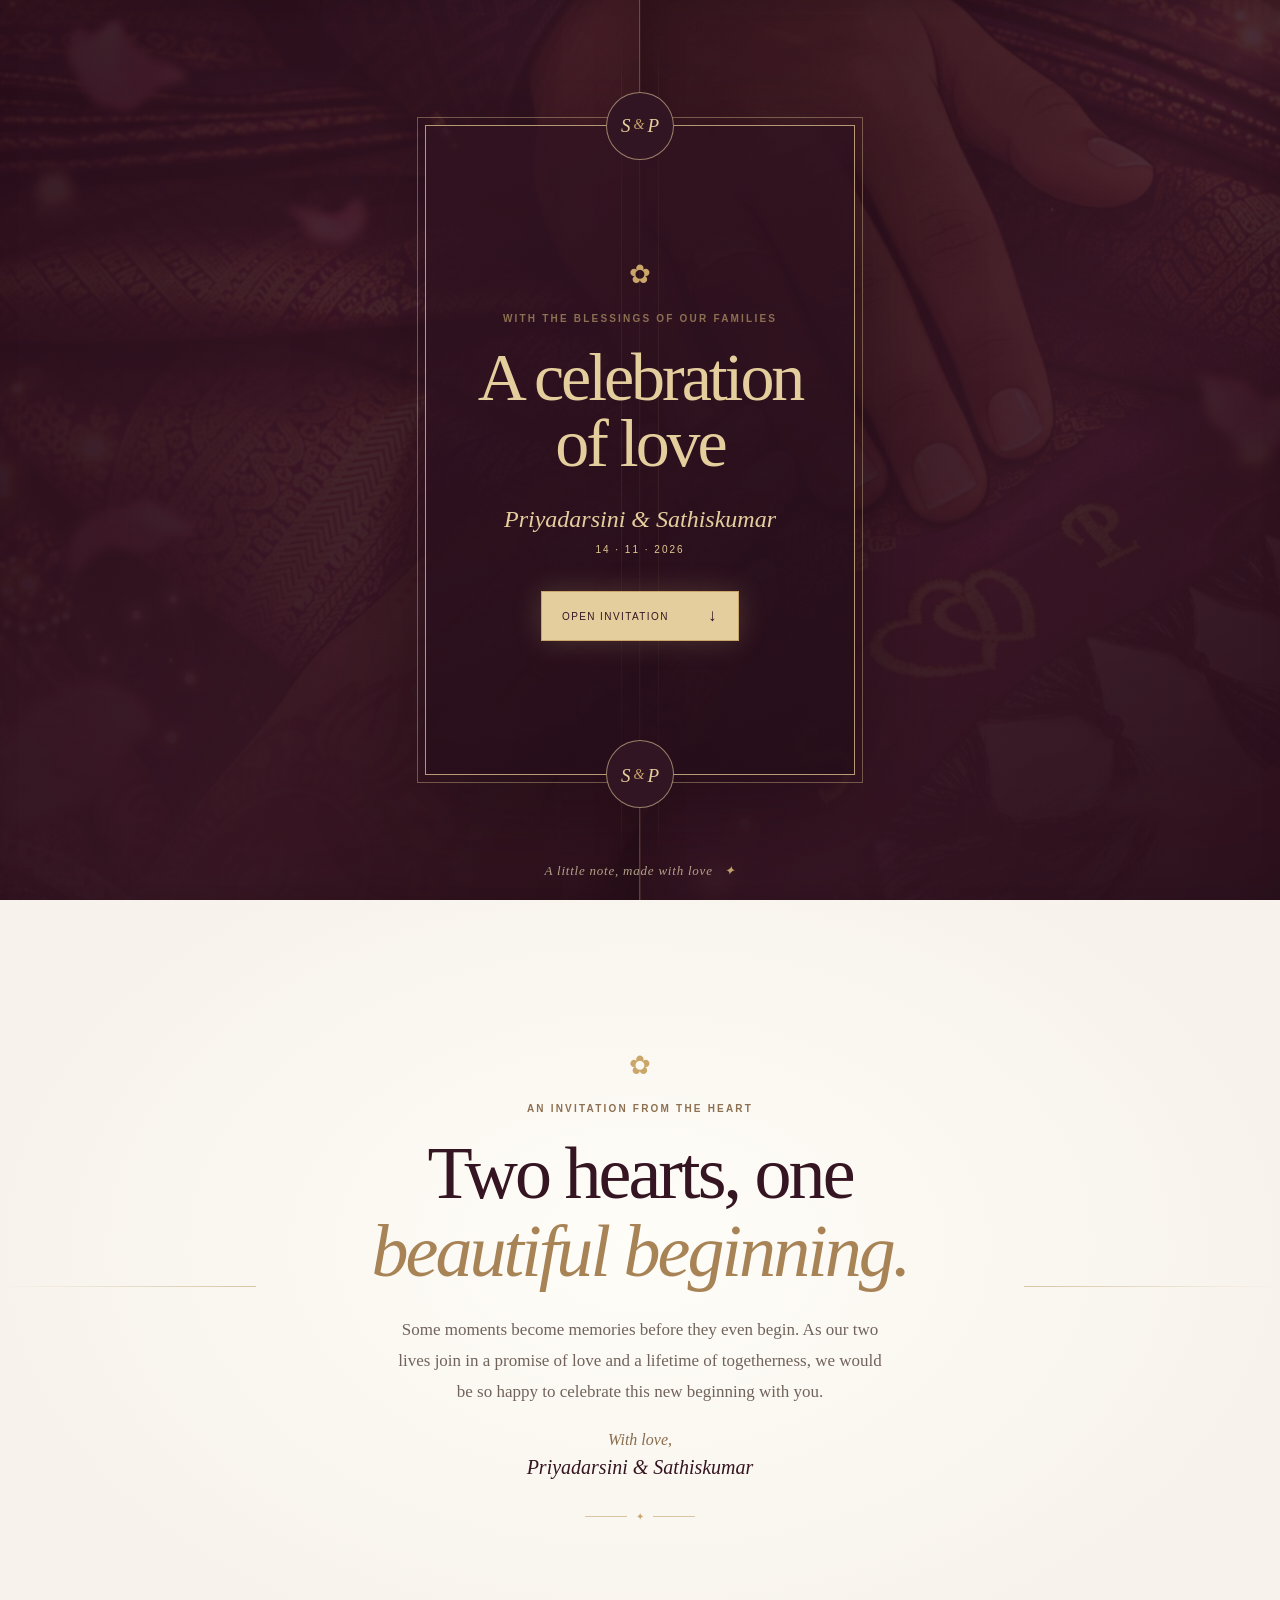
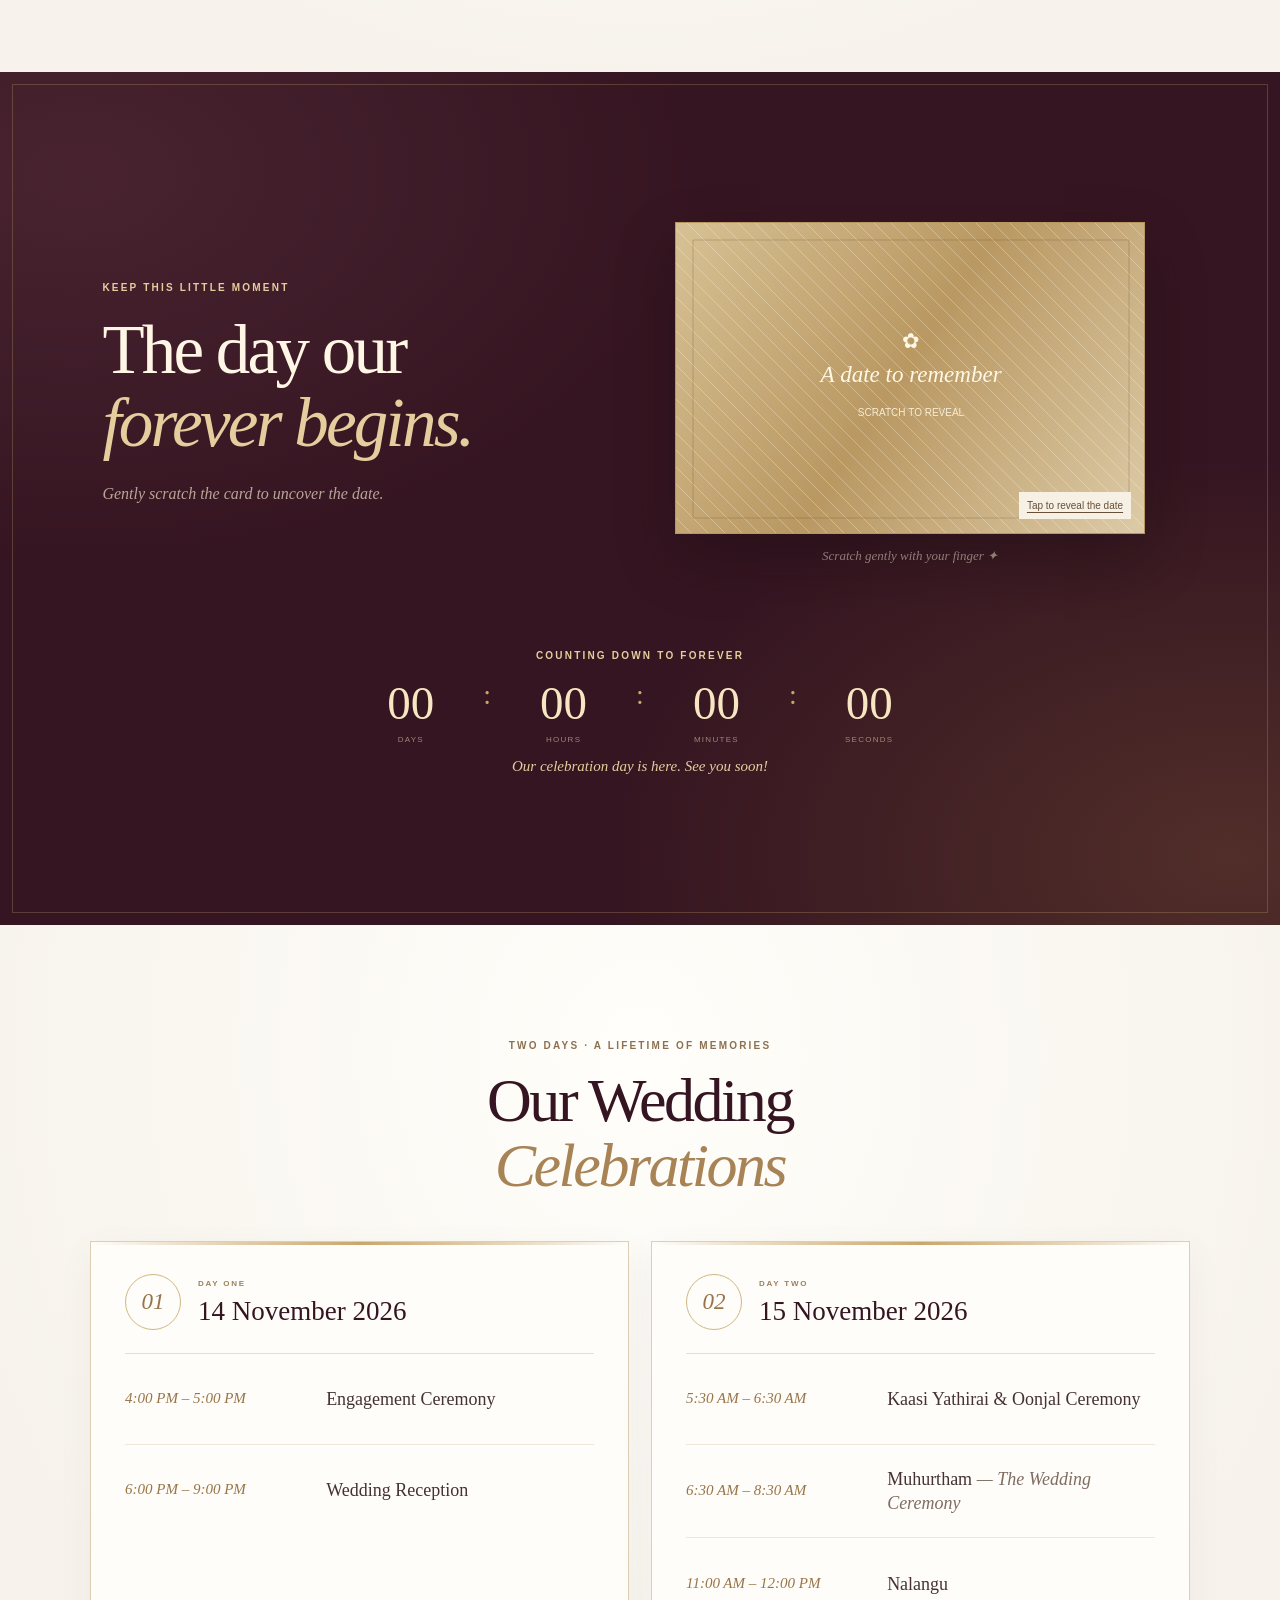
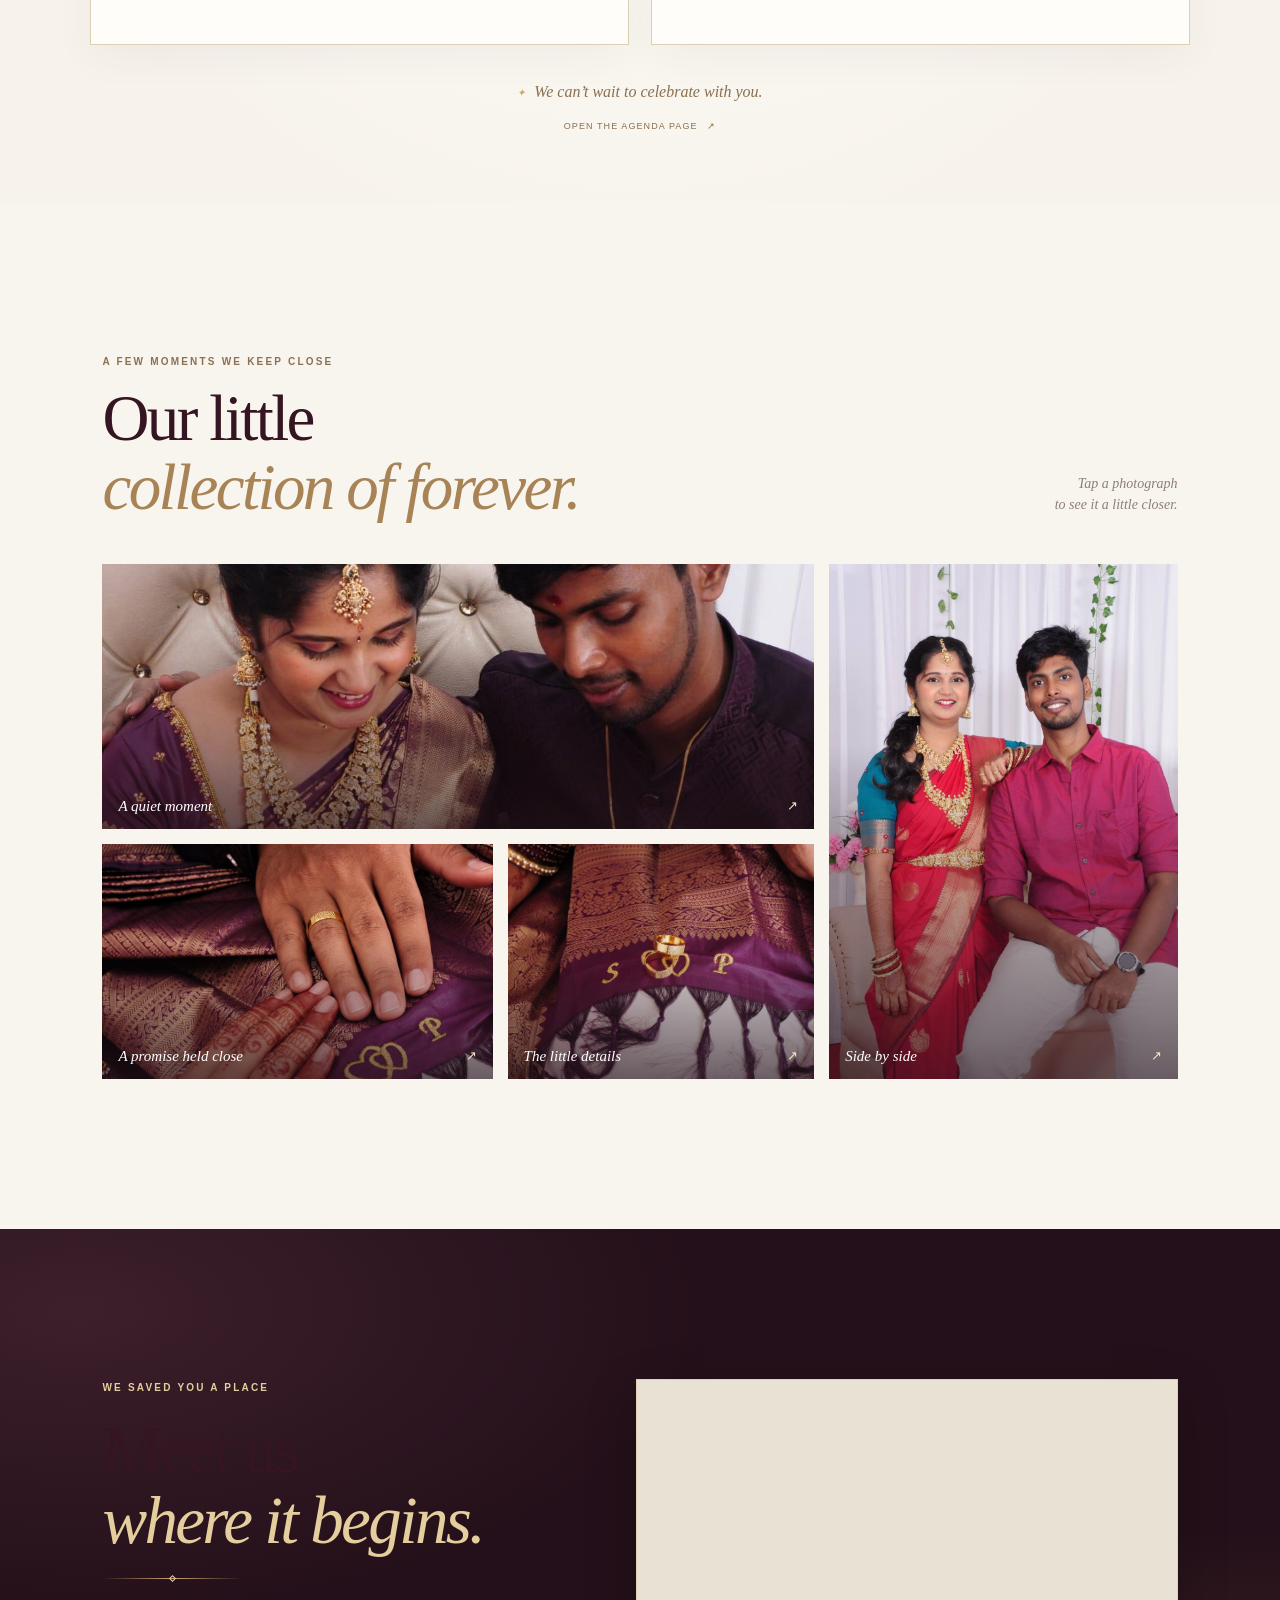
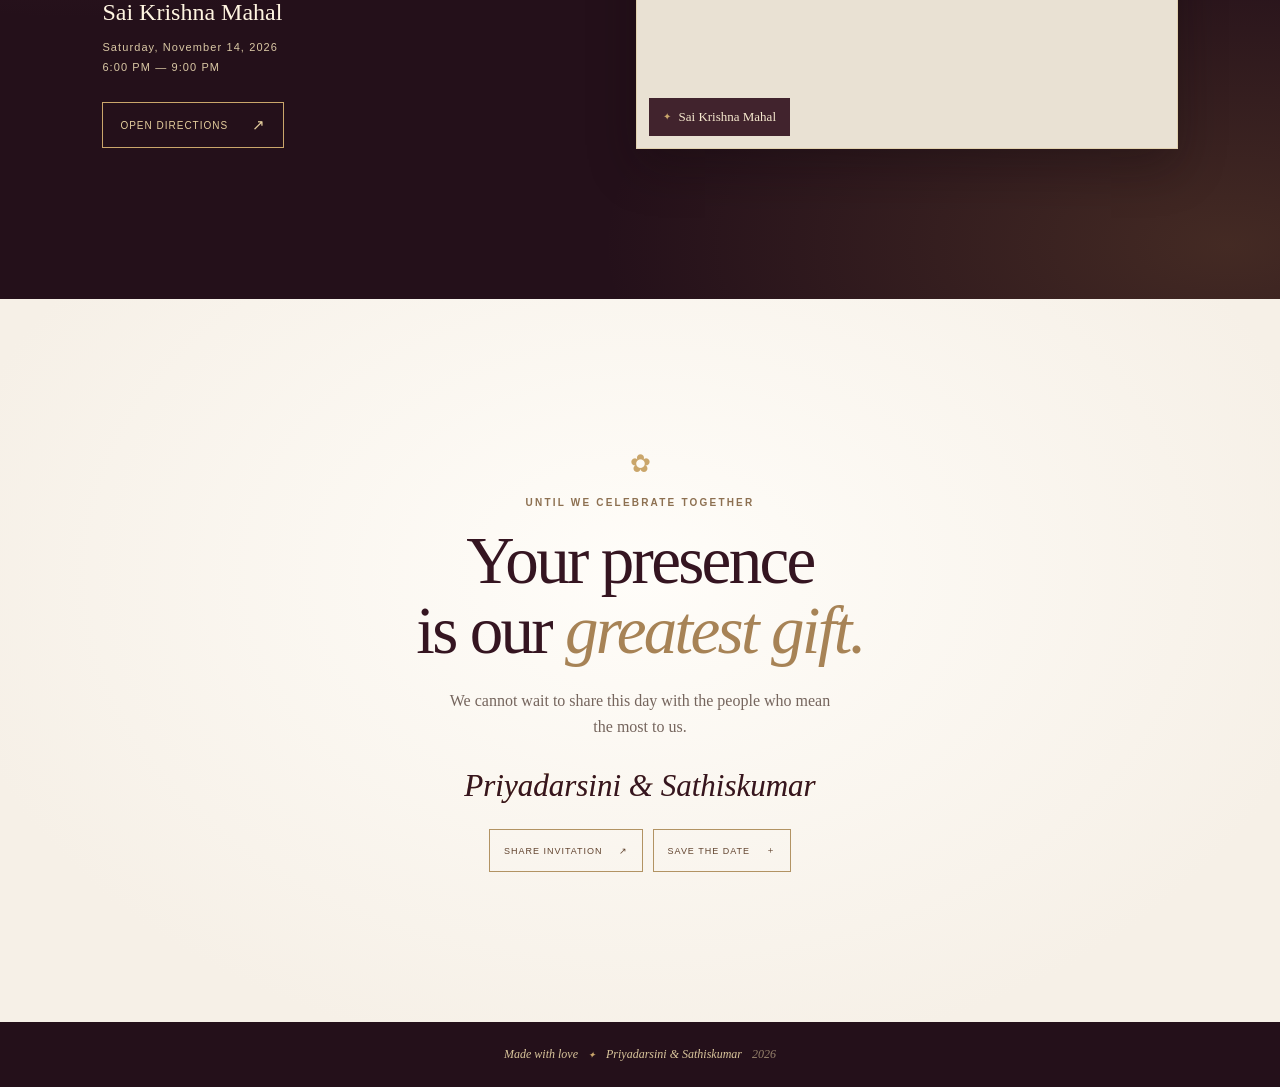
==== commit 77e268b5: "Fixing page opening issue" ====
--- a/index.html
+++ b/index.html
@@ -34,7 +34,7 @@
       <p class="cover-names" data-couple-names>Priyadarsini & Sathiskumar</p>
       <p class="cover-date" data-date-short>14 · 11 · 2026</p>
       <button class="open-invitation" id="open-invitation" type="button" autofocus>
-        <span>Open invitation</span><span aria-hidden="true">↗</span>
+        <span>Open invitation</span><span aria-hidden="true">↓</span>
       </button>
       <span class="cover-rule cover-rule-bottom" aria-hidden="true"></span>
     </div>
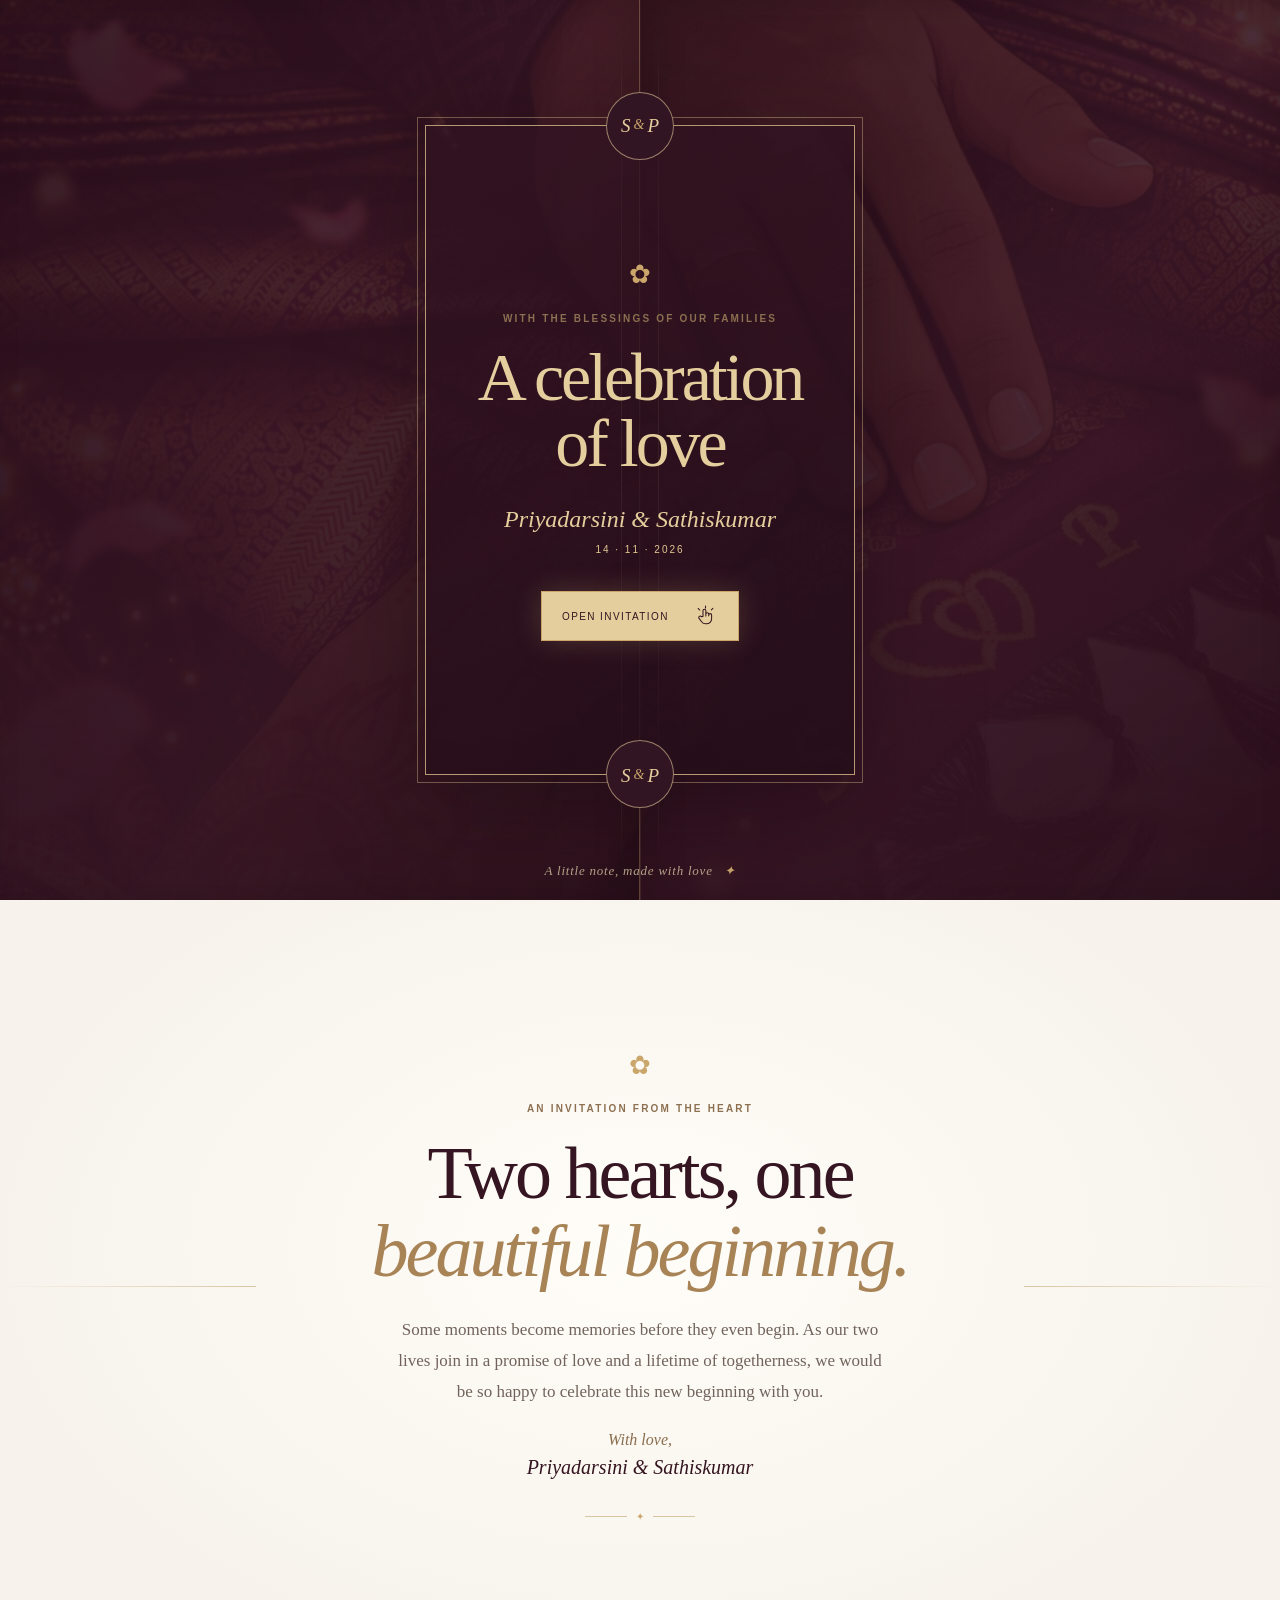
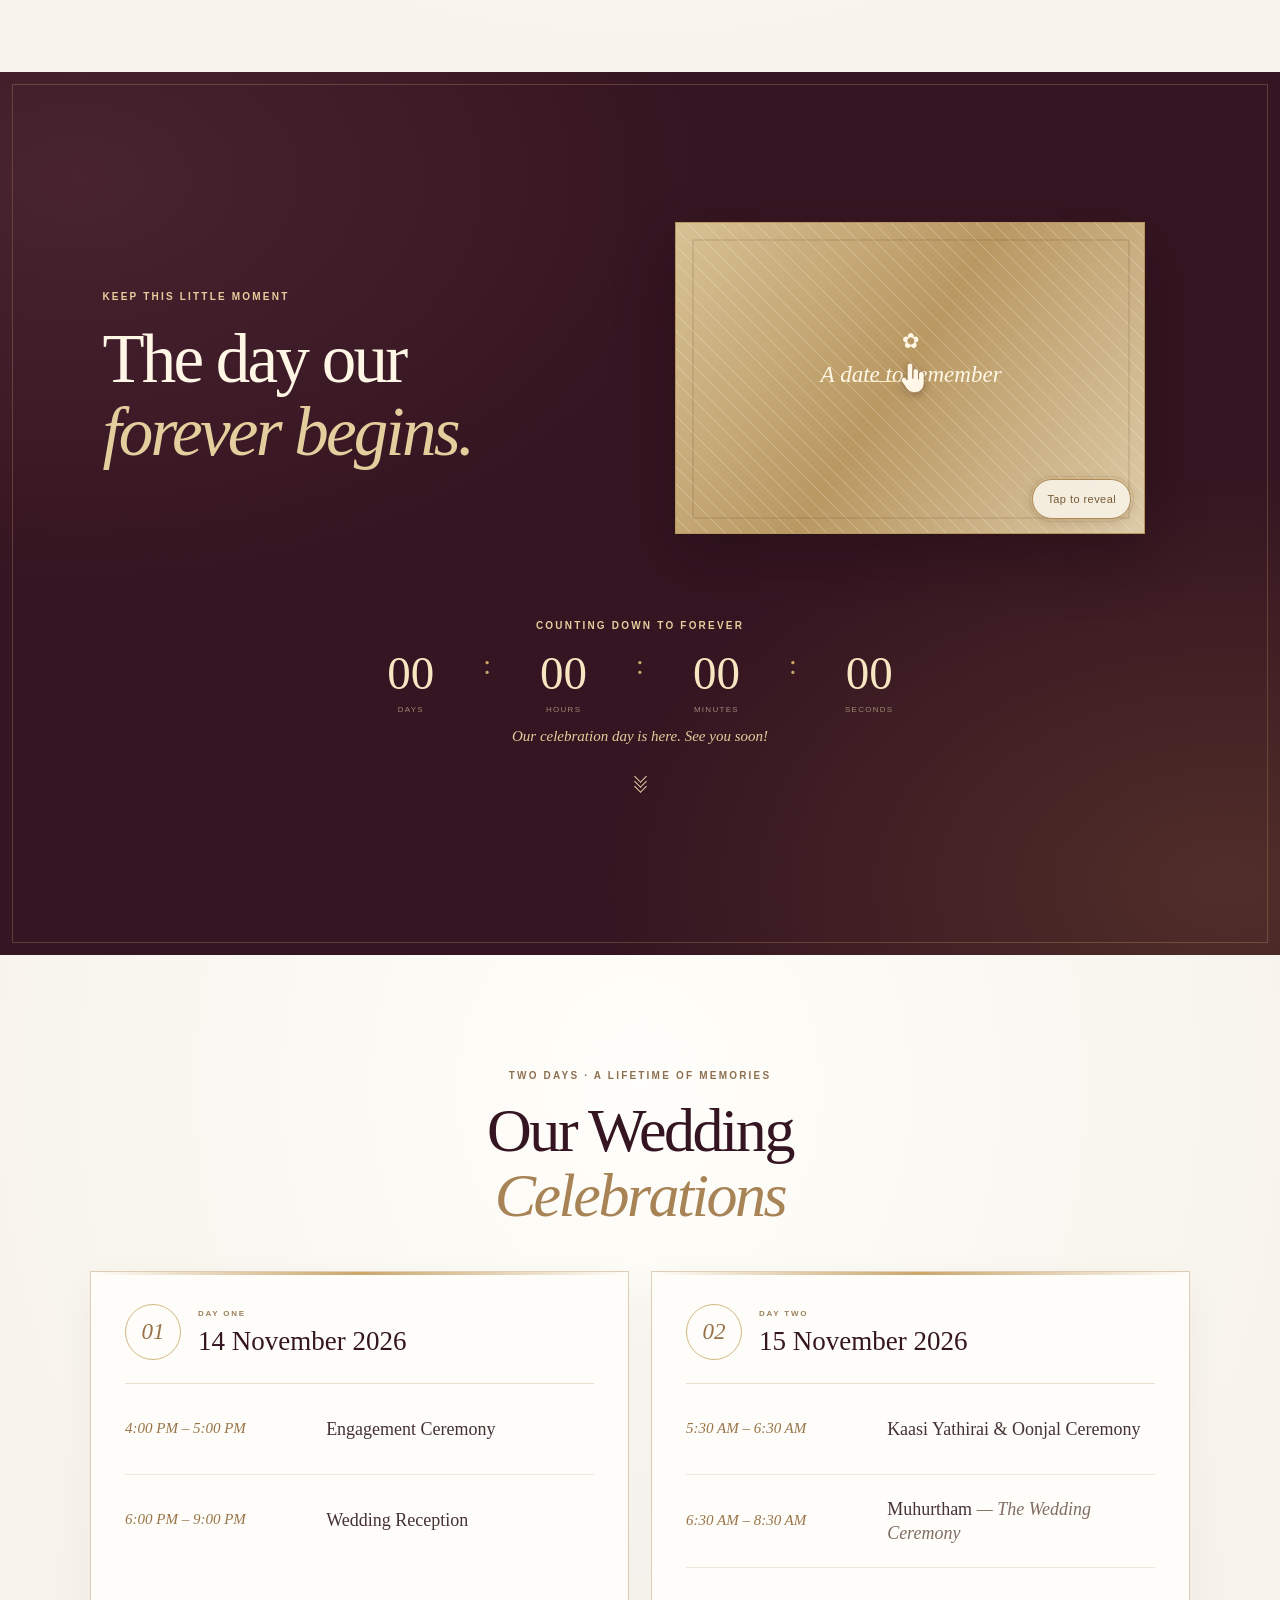
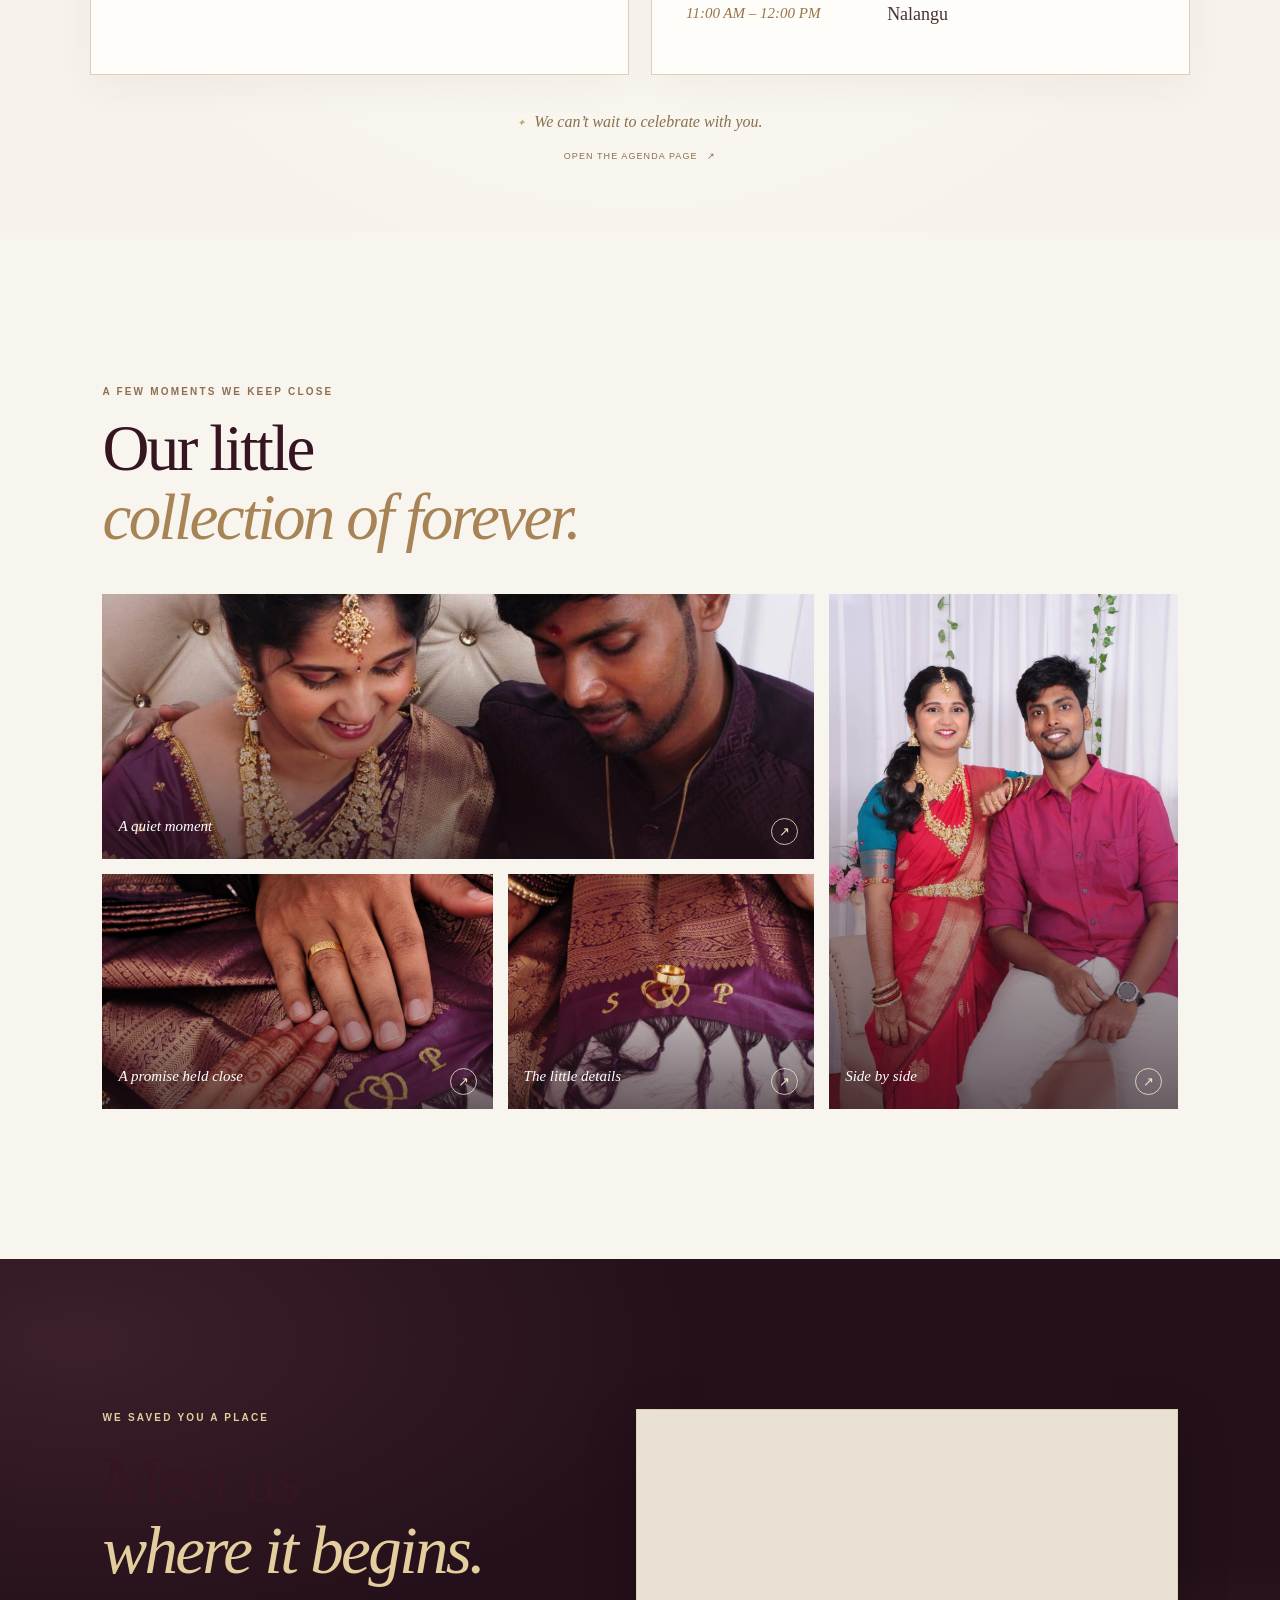
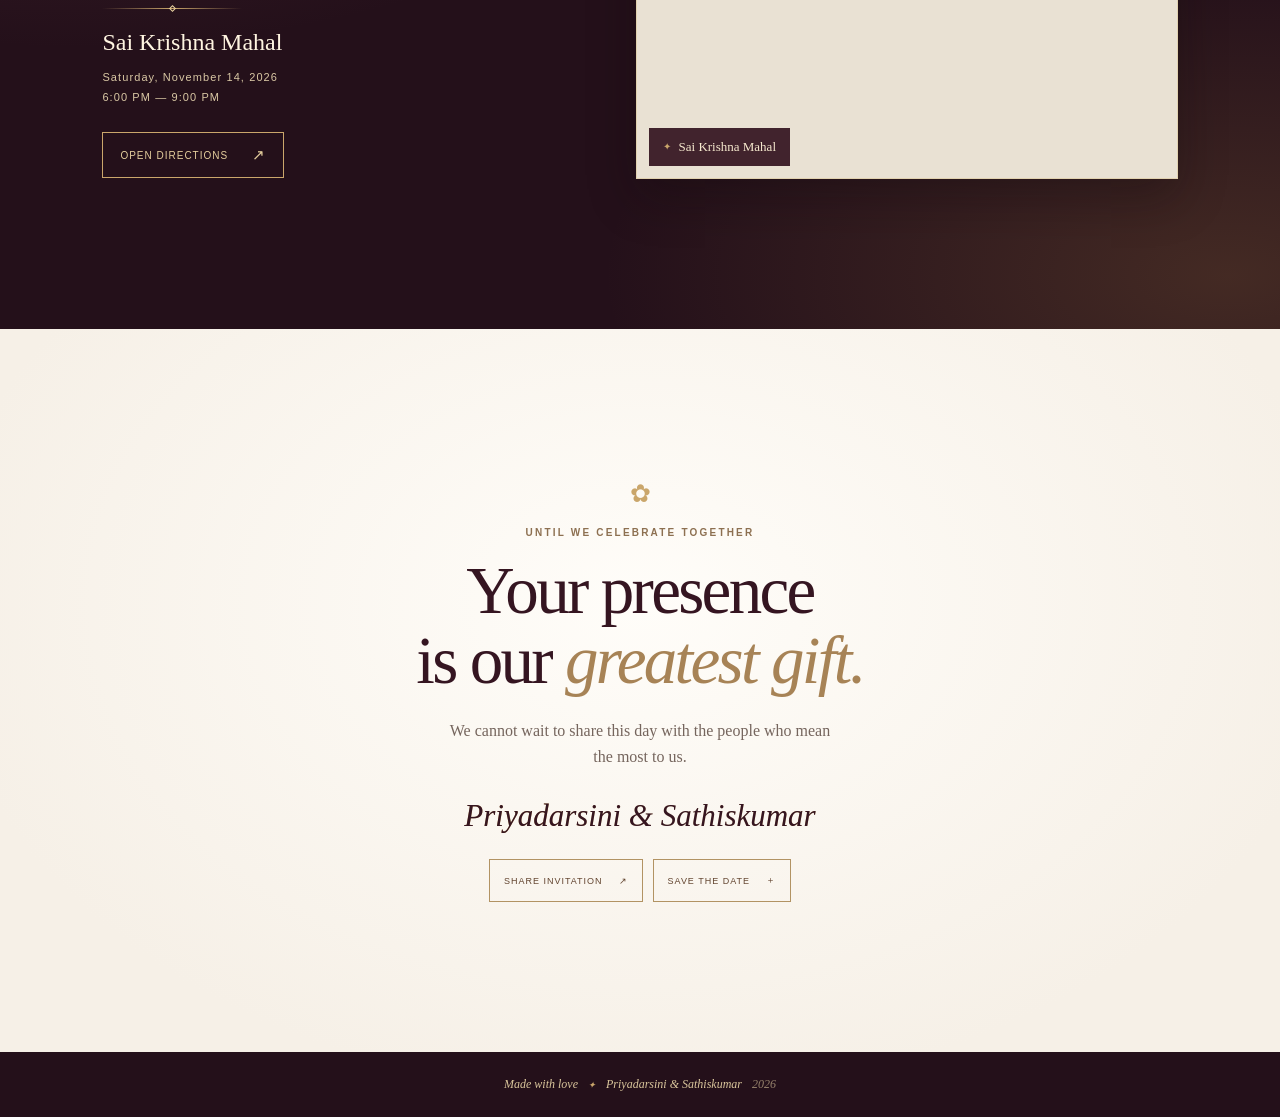
==== commit 9e9e3811: "Adding visual elements" ====
--- a/index.html
+++ b/index.html
@@ -34,7 +34,10 @@
       <p class="cover-names" data-couple-names>Priyadarsini & Sathiskumar</p>
       <p class="cover-date" data-date-short>14 · 11 · 2026</p>
       <button class="open-invitation" id="open-invitation" type="button" autofocus>
-        <span>Open invitation</span><span aria-hidden="true">↓</span>
+        <span>Open invitation</span>
+        <span class="tap-cue" aria-hidden="true">
+          <svg viewBox="0 0 32 32" focusable="false"><path d="M12.5 16V7.8a2 2 0 0 1 4 0v7.4-2.3a2 2 0 0 1 4 0v2.2-1.1a2 2 0 0 1 4 0v5.2a7 7 0 0 1-7 7h-1.2a7 7 0 0 1-5.7-2.9L7 18.6a2 2 0 0 1 3.2-2.4z"/><path class="tap-rays" d="M8 7 5.8 4.8M16 4V1.5m8.1 5.3 2.2-2.2"/></svg>
+        </span>
       </button>
       <span class="cover-rule cover-rule-bottom" aria-hidden="true"></span>
     </div>
@@ -66,10 +69,13 @@
           <p class="hero-invite">invite you to share in the joy of our wedding</p>
           <span class="fine-rule" aria-hidden="true"><i></i></span>
           <p class="hero-date"><span data-date-long>Saturday, 14 November 2026</span><span data-time>6:30 PM — 8:30 PM</span></p>
-          <a class="text-link" href="#celebration">Discover our day <span aria-hidden="true">↓</span></a>
+          <a class="text-link" href="#celebration" aria-label="Continue to the celebration details"><span aria-hidden="true"></span></a>
         </div>
         <div class="hero-side-note" aria-hidden="true">Our beginning · 2026</div>
-        <a href="#invitation" class="scroll-cue" aria-label="Scroll to the invitation"><span></span></a>
+        <a href="#invitation" class="scroll-cue" aria-label="Scroll to explore the invitation">
+          <span class="scroll-chevron" aria-hidden="true"></span>
+          <span class="scroll-chevron" aria-hidden="true"></span>
+        </a>
       </section>
 
       <section class="invitation section-pad" id="invitation" aria-labelledby="invitation-title">
@@ -85,7 +91,7 @@
         <div class="section-intro reveal">
           <p class="eyebrow light">Keep this little moment</p>
           <h2 class="section-heading light" id="celebration-title">The day our<br><em>forever begins.</em></h2>
-          <p>Gently scratch the card to uncover the date.</p>
+          <p class="sr-only">Swipe or drag across the gold card to reveal your date, or use the tap-to-reveal button.</p>
         </div>
         <div class="date-reveal-wrap reveal">
           <div class="date-card" id="date-card">
@@ -97,10 +103,15 @@
               <p class="revealed-time" data-time>6:30 PM — 8:30 PM</p>
               <p class="revealed-venue" data-venue>Sai Krishna Mahal</p>
             </div>
+            <div class="scratch-gesture" aria-hidden="true">
+              <svg viewBox="0 0 48 60" focusable="false">
+                <path d="M20 32V12a4 4 0 0 1 8 0v18V20a4 4 0 0 1 8 0v11V24a4 4 0 0 1 8 0v13a13 13 0 0 1-13 13h-2a12 12 0 0 1-10-6l-7-10a4 4 0 0 1 6-5l2 3z"/>
+              </svg>
+            </div>
             <canvas class="scratch-layer" id="scratch-layer" aria-hidden="true"></canvas>
-            <button class="scratch-accessible" id="reveal-date" type="button">Tap to reveal the date</button>
+            <button class="scratch-accessible" id="reveal-date" type="button">Tap to reveal</button>
           </div>
-          <p class="scratch-hint" id="scratch-hint">Scratch gently with your finger ✦</p>
+          <p class="scratch-hint sr-only" id="scratch-hint" aria-live="polite">Swipe or drag across the card, or tap the button to reveal the date.</p>
         </div>
         <div class="countdown-block reveal" aria-label="Countdown to the wedding">
           <p class="eyebrow light">Counting down to forever</p>
@@ -114,6 +125,9 @@
             <div><span class="count-number" id="count-seconds">—</span><span class="count-label">seconds</span></div>
           </div>
           <p class="countdown-message" id="countdown-message"></p>
+          <a class="agenda-jump" href="#agenda" aria-label="Scroll to the celebration schedule">
+            <span aria-hidden="true"></span><span aria-hidden="true"></span><span aria-hidden="true"></span>
+          </a>
         </div>
       </section>
 
@@ -176,7 +190,7 @@
       <section class="gallery section-pad" id="gallery" aria-labelledby="gallery-title">
         <div class="gallery-heading reveal">
           <div><p class="eyebrow">A few moments we keep close</p><h2 class="section-heading" id="gallery-title">Our little<br><em>collection of forever.</em></h2></div>
-          <p class="gallery-note">Tap a photograph<br>to see it a little closer.</p>
+          <p class="sr-only">Tap or click a photo to view it full size.</p>
         </div>
         <div class="gallery-grid">
           <button class="gallery-item gallery-main reveal" type="button" data-image="assets/a-quiet-moment.jpg" data-alt="Priyadarsini and Sathiskumar sharing a quiet moment">
--- a/styles.css
+++ b/styles.css
@@ -12,6 +12,7 @@
   --sans: "Avenir Next", Avenir, "Segoe UI", sans-serif;
 }
 * { box-sizing: border-box; }
+.sr-only { position: absolute !important; width: 1px !important; height: 1px !important; padding: 0 !important; margin: -1px !important; overflow: hidden !important; clip: rect(0, 0, 0, 0) !important; white-space: nowrap !important; border: 0 !important; }
 html { scroll-behavior: smooth; scroll-padding-top: 72px; }
 body { margin: 0; background: var(--paper); color: var(--ink); font-family: var(--sans); font-weight: 400; -webkit-font-smoothing: antialiased; }
 body.invite-closed { overflow: hidden; height: 100svh; }
@@ -48,7 +49,9 @@
 .cover-names span, .closing-names span { color: var(--gold); font-size: .82em; }
 .cover-date { margin: 0; color: #e1c892; font-size: 10px; letter-spacing: .2em; }
 .open-invitation { display: flex; min-width: 198px; min-height: 50px; margin-top: 36px; padding: 0 20px; align-items: center; justify-content: space-between; gap: 22px; border: 1px solid var(--gold); color: var(--gold-pale); background: transparent; cursor: pointer; font-size: 10px; letter-spacing: .14em; text-transform: uppercase; transition: background .25s, color .25s, box-shadow .25s; }
-.open-invitation span:last-child { font-size: 17px; }
+.open-invitation .tap-cue { display: grid; width: 26px; height: 30px; place-items: center; }
+.open-invitation .tap-cue svg { width: 23px; height: 23px; overflow: visible; fill: none; stroke: currentColor; stroke-linecap: round; stroke-linejoin: round; stroke-width: 1.45; animation: tap-nudge 1.7s ease-in-out infinite; }
+.open-invitation .tap-rays { transform-origin: 16px 10px; animation: tap-rays 1.7s ease-in-out infinite; }
 .open-invitation:hover, .open-invitation:focus-visible { color: var(--wine); background: var(--gold-pale); box-shadow: 0 0 28px #d3b77d38; outline: none; }
 .cover-footer { position: absolute; bottom: max(21px, env(safe-area-inset-bottom)); margin: 0; color: #e8d7b2c0; font: italic 13px var(--serif); letter-spacing: .06em; }
 .cover-footer span { padding-left: 7px; color: var(--gold); }
@@ -79,11 +82,14 @@
 .fine-rule { display: flex; width: 140px; height: 1px; margin: 22px auto 16px; align-items: center; justify-content: center; background: linear-gradient(90deg, transparent, #caa66b, transparent); }
 .fine-rule i { width: 5px; height: 5px; border: 1px solid var(--gold-pale); transform: rotate(45deg); }
 .hero-date { display: flex; margin: 0; align-items: center; flex-direction: column; gap: 7px; color: #f6e9ce; font-size: 11px; letter-spacing: .12em; text-transform: uppercase; }
-.text-link { display: inline-flex; margin-top: 27px; align-items: center; gap: 11px; color: #e9d4a8; font-size: 9px; letter-spacing: .17em; text-decoration: none; text-transform: uppercase; }
-.text-link span { font-size: 15px; animation: arrow-down 1.5s ease-in-out infinite; }
+.text-link { display: grid; width: 38px; height: 38px; margin: 24px auto 0; place-items: center; border: 1px solid #e9d4a886; border-radius: 50%; color: #e9d4a8; text-decoration: none; transition: background .25s, transform .25s; }
+.text-link span { width: 9px; height: 9px; margin-top: -5px; border-right: 1.5px solid currentColor; border-bottom: 1.5px solid currentColor; transform: rotate(45deg); animation: chevron-drop 1.5s ease-in-out infinite; }
+.text-link:hover, .text-link:focus-visible { background: #e9d4a81c; transform: translateY(2px); outline: 1px solid var(--gold-pale); outline-offset: 3px; }
 .hero-side-note { position: absolute; top: 50%; right: clamp(26px, 5vw, 64px); color: #f5e9d37a; font-size: 9px; letter-spacing: .2em; text-transform: uppercase; writing-mode: vertical-rl; }
-.scroll-cue { position: absolute; bottom: 19px; left: 50%; display: flex; width: 20px; height: 36px; justify-content: center; border: 1px solid #eddaae8a; border-radius: 20px; transform: translateX(-50%); }
-.scroll-cue span { width: 2px; height: 7px; margin-top: 7px; border-radius: 2px; background: var(--gold-pale); animation: scroll-dot 1.8s ease-in-out infinite; }
+.scroll-cue { position: absolute; bottom: max(14px, env(safe-area-inset-bottom)); left: 50%; display: flex; width: 44px; height: 42px; align-items: center; flex-direction: column; justify-content: center; gap: 0; color: #f3e2bd; text-decoration: none; transform: translateX(-50%); }
+.scroll-cue .scroll-chevron { display: block; width: 12px; height: 12px; margin-top: -5px; border-right: 1.5px solid currentColor; border-bottom: 1.5px solid currentColor; transform: rotate(45deg); animation: chevron-drop 1.45s ease-in-out infinite; }
+.scroll-cue .scroll-chevron:nth-child(2) { animation-delay: .18s; }
+.scroll-cue:focus-visible { outline: 1px solid var(--gold-pale); outline-offset: 4px; }
 .section-pad { padding: clamp(80px, 12vw, 150px) clamp(24px, 8vw, 130px); }
 .invitation { position: relative; display: flex; min-height: 570px; align-items: center; flex-direction: column; justify-content: center; overflow: hidden; text-align: center; background-color: var(--paper); background-image: radial-gradient(ellipse at 50% 45%, #fffdf8 0, #f7f3ec 72%); }
 .invitation::before, .invitation::after { position: absolute; top: 50%; width: clamp(95px, 20vw, 260px); height: 1px; background: linear-gradient(90deg, transparent, #d7c5a4); content: ""; }
@@ -116,8 +122,15 @@
 .revealed-venue { font-size: 14px; }
 .scratch-layer { position: absolute; z-index: 2; inset: 0; width: 100%; height: 100%; cursor: crosshair; touch-action: none; transition: opacity .7s ease; }
 .scratch-layer.is-cleared { opacity: 0; pointer-events: none; }
-.scratch-accessible { position: absolute; z-index: 3; right: 13px; bottom: 14px; padding: 8px; border: 0; color: #665037; background: #f7f1e5; font-size: 10px; text-decoration: underline; text-underline-offset: 3px; cursor: pointer; }
-.scratch-accessible:focus-visible { outline: 2px solid var(--wine); }
+.scratch-gesture { position: absolute; z-index: 4; top: 50%; left: 50%; display: grid; width: 132px; height: 82px; place-items: center; color: #fff8e8; pointer-events: none; transform: translate(-50%, -50%); transition: opacity .35s ease, transform .35s ease; }
+.scratch-gesture::before { position: absolute; top: 54%; left: 13px; width: 106px; height: 1px; background: linear-gradient(90deg, transparent, #fff2cb, #c8a565, transparent); content: ""; transform: translateX(-8px); animation: scratch-track 2s ease-in-out infinite; }
+.scratch-gesture svg { position: relative; width: 34px; height: 43px; fill: #fff8e8; stroke: #9d794b; stroke-linejoin: round; stroke-width: 1.2; filter: drop-shadow(0 3px 4px #39201255); animation: scratch-hand 2s ease-in-out infinite; }
+.date-card.is-scratching .scratch-gesture, .date-card.is-revealed .scratch-gesture { opacity: 0; transform: translate(-50%, -50%) scale(.85); }
+.scratch-accessible { position: absolute; z-index: 5; right: 13px; bottom: 14px; display: inline-flex; min-height: 40px; padding: 0 14px; align-items: center; justify-content: center; border: 1px solid #b08b56; border-radius: 999px; color: #795a37; background: #f7f1e5ed; box-shadow: 0 3px 12px #41251a2b; cursor: pointer; font: 500 11px/1 var(--sans); letter-spacing: .04em; white-space: nowrap; transition: color .2s, background .2s, transform .2s, opacity .35s; }
+.scratch-accessible::before { position: absolute; inset: -4px; border: 1px solid #b08b564d; border-radius: 999px; content: ""; animation: tap-ring 2s ease-out infinite; }
+.scratch-accessible:hover { color: var(--wine); background: #fffaf0; transform: scale(1.04); }
+.scratch-accessible:focus-visible { outline: 2px solid var(--wine); outline-offset: 4px; }
+.date-card.is-revealed .scratch-accessible { opacity: 0; pointer-events: none; }
 .scratch-hint { margin: 14px 0 0; color: #e8d9c4a6; font: italic 13px var(--serif); text-align: center; }
 .countdown-block { grid-column: 1 / -1; margin-top: -20px; text-align: center; }
 .countdown-block .eyebrow { margin-bottom: 15px; }
@@ -127,11 +140,16 @@
 .count-label { margin-top: 8px; color: #ddcbaa9e; font-size: 8px; letter-spacing: .16em; text-transform: uppercase; }
 .count-colon { padding-top: 1px; color: var(--gold); font: 400 28px/1 var(--serif); }
 .countdown-message { margin: 14px 0 0; color: var(--gold-pale); font: italic 15px var(--serif); }
+.agenda-jump { display: flex; width: 42px; height: 43px; margin: 17px auto 0; align-items: center; flex-direction: column; justify-content: center; color: #e9d4a8; text-decoration: none; }
+.agenda-jump span { display: block; width: 9px; height: 9px; margin-top: -4px; border-right: 1px solid currentColor; border-bottom: 1px solid currentColor; transform: rotate(45deg); animation: chevron-drop 1.45s ease-in-out infinite; }
+.agenda-jump span:nth-child(2) { animation-delay: .16s; }
+.agenda-jump span:nth-child(3) { animation-delay: .32s; }
+.agenda-jump:hover { color: white; }
+.agenda-jump:focus-visible { outline: 1px solid var(--gold-pale); outline-offset: 4px; }
 .gallery { background: #f8f5ef; }
 .gallery-heading { display: flex; margin: 0 auto 43px; align-items: flex-end; justify-content: space-between; gap: 20px; }
 .gallery-heading .eyebrow { margin-bottom: 13px; }
 .gallery-heading .section-heading { font-size: clamp(38px, 7vw, 65px); }
-.gallery-note { margin: 0 0 6px; color: var(--muted); font: italic 14px/1.5 var(--serif); text-align: right; }
 .gallery-grid { display: grid; max-width: 1160px; margin: auto; grid-template-columns: 1.12fr .88fr 1fr; grid-template-rows: 265px 235px; gap: 15px; }
 .gallery-item { position: relative; display: block; min-width: 0; min-height: 0; padding: 0; overflow: hidden; border: 0; background: #e5ded2; cursor: zoom-in; text-align: left; }
 .gallery-item::after { position: absolute; inset: 35% 0 0; background: linear-gradient(transparent, #211018a8); content: ""; transition: opacity .3s; }
@@ -139,7 +157,8 @@
 .gallery-item:hover img, .gallery-item:focus-visible img { filter: saturate(1.05); transform: scale(1.045); }
 .gallery-item:focus-visible { outline: 2px solid var(--gold); outline-offset: 3px; z-index: 1; }
 .gallery-caption { position: absolute; z-index: 1; right: 16px; bottom: 14px; left: 16px; display: flex; justify-content: space-between; color: white; font: italic 15px var(--serif); }
-.gallery-caption i { color: #f4e5c8; font: normal 13px var(--sans); }
+.gallery-caption i { display: grid; width: 27px; height: 27px; flex: 0 0 27px; place-items: center; border: 1px solid #fff8dcba; border-radius: 50%; color: #f4e5c8; font: normal 13px var(--sans); transition: color .25s, background .25s, transform .25s; }
+.gallery-item:hover .gallery-caption i, .gallery-item:focus-visible .gallery-caption i { color: var(--wine); background: var(--gold-pale); transform: translate(2px, -2px); }
 .gallery-main { grid-column: 1 / 3; grid-row: 1; }
 .gallery-main img { object-position: center 37%; }
 .gallery-tall { grid-column: 3; grid-row: 1 / 3; }
@@ -189,7 +208,12 @@
 @keyframes flower-turn { to { transform: rotate(360deg); } }
 @keyframes gold-sweep { to { background-position: -230% center; } }
 @keyframes arrow-down { 50% { transform: translateY(4px); } }
-@keyframes scroll-dot { 0%, 100% { opacity: .4; transform: translateY(0); } 50% { opacity: 1; transform: translateY(9px); } }
+@keyframes chevron-drop { 0%, 100% { opacity: .24; transform: rotate(45deg) translate(-2px, -2px); } 50% { opacity: 1; transform: rotate(45deg) translate(2px, 2px); } }
+@keyframes tap-nudge { 0%, 100% { transform: translate(0, 0); } 48%, 66% { transform: translate(2px, -2px); } 57% { transform: translate(-1px, 1px); } }
+@keyframes tap-rays { 0%, 42%, 72%, 100% { opacity: .35; } 54%, 62% { opacity: 1; } }
+@keyframes tap-ring { 0%, 20% { opacity: .55; transform: scale(.92); } 70%, 100% { opacity: 0; transform: scale(1.22); } }
+@keyframes scratch-hand { 0%, 100% { transform: translateX(-9px) rotate(-5deg); } 50% { transform: translateX(9px) rotate(5deg); } }
+@keyframes scratch-track { 0%, 100% { opacity: .25; transform: translateX(-9px) scaleX(.72); } 50% { opacity: .95; transform: translateX(9px) scaleX(1); } }
 @keyframes music-bob { to { transform: translateY(-3px) rotate(11deg); } }
 @keyframes petal-float { to { opacity: 0; transform: translate(var(--petal-x), var(--petal-y)) rotate(var(--petal-r)) scale(.65); } }
 @media (min-width: 900px) {
@@ -221,7 +245,6 @@
   .countdown-block { margin-top: 4px; }
   .date-card { width: min(100%, 440px); }
   .gallery-heading { margin-bottom: 28px; align-items: flex-start; }
-  .gallery-note { font-size: 12px; }
   .gallery-grid { grid-template-columns: 1fr 1fr; grid-template-rows: 230px 195px 230px; gap: 10px; }
   .gallery-main { grid-column: 1 / 3; grid-row: 1; }
   .gallery-tall { grid-column: 1; grid-row: 2 / 4; }
@@ -240,7 +263,6 @@
   .hero-side-note { display: none; }
   .cover-card { min-height: min(72svh, 580px); }
   .gallery-heading { display: block; }
-  .gallery-note { margin: 13px 0 0; text-align: left; }
   .gallery-grid { grid-template-rows: 218px 174px 198px; }
   .gallery-caption { right: 10px; bottom: 10px; left: 10px; font-size: 13px; }
   .countdown { gap: 8px; }
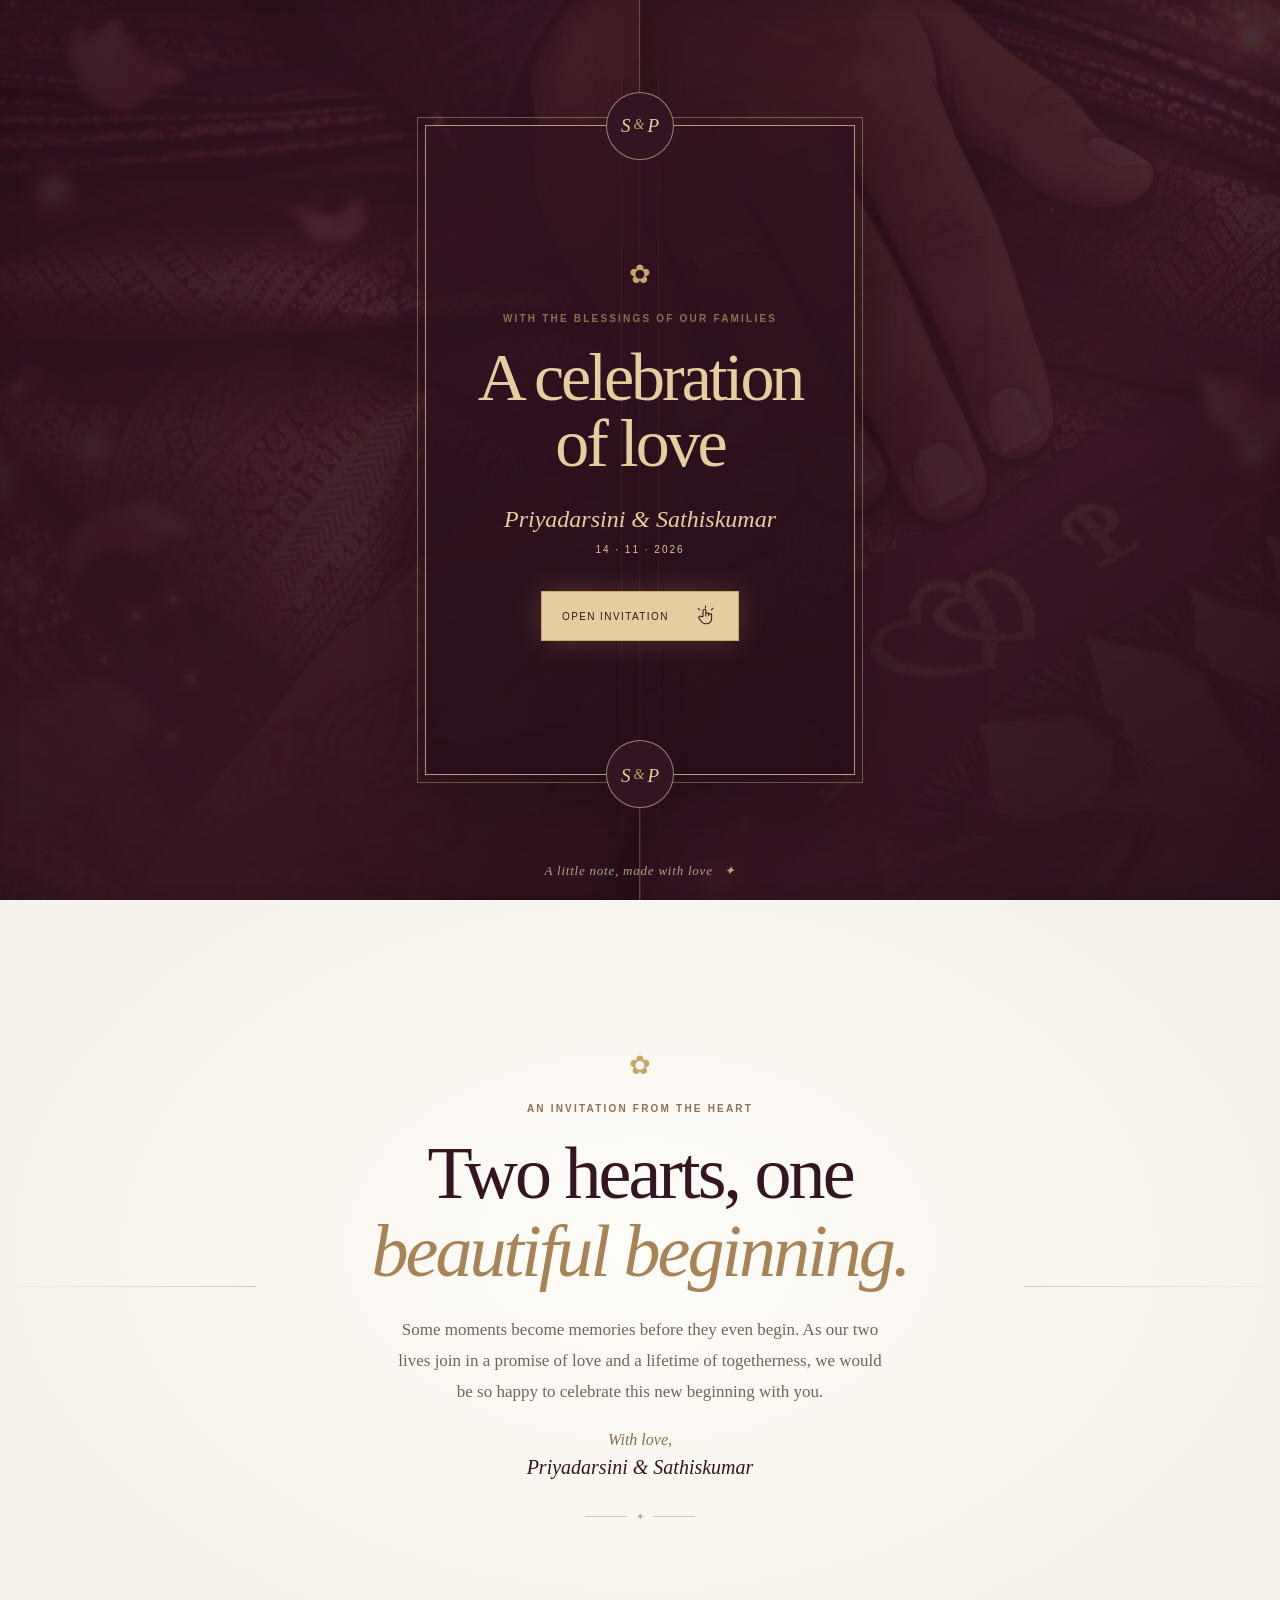
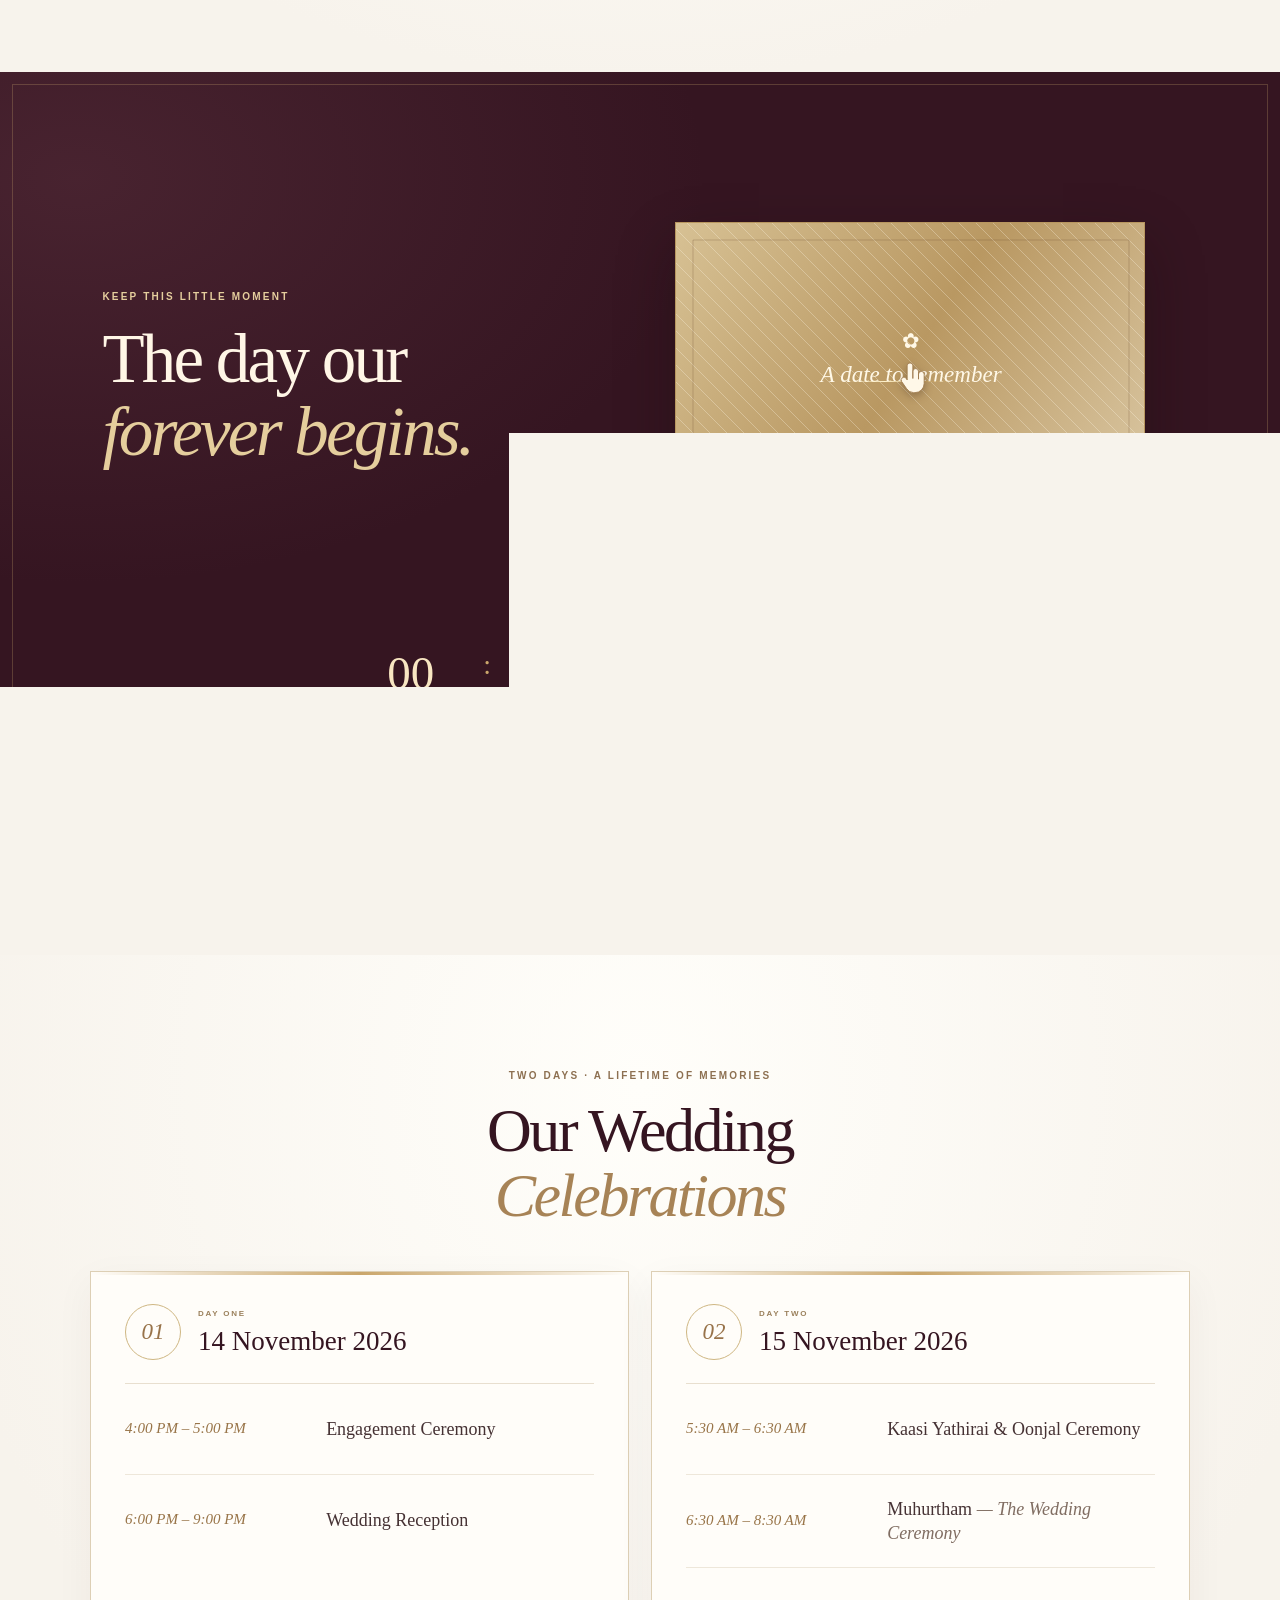
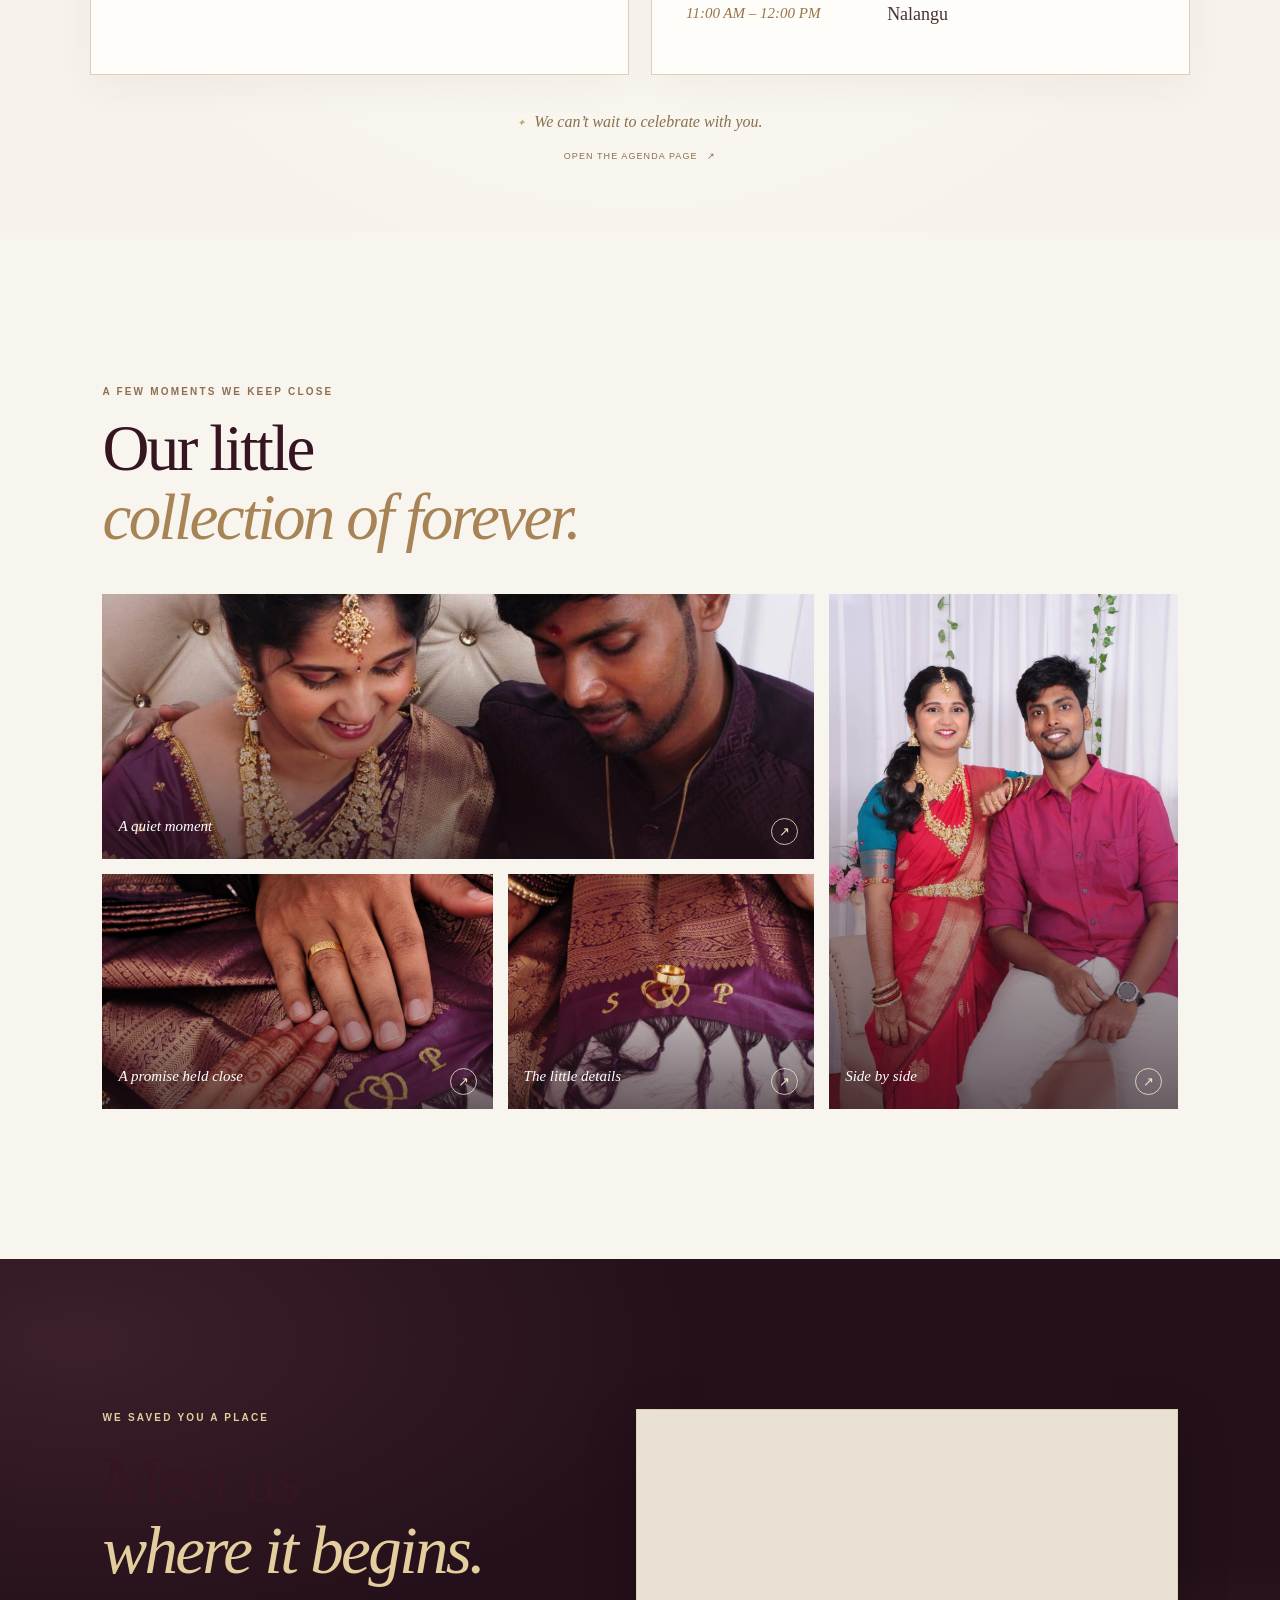
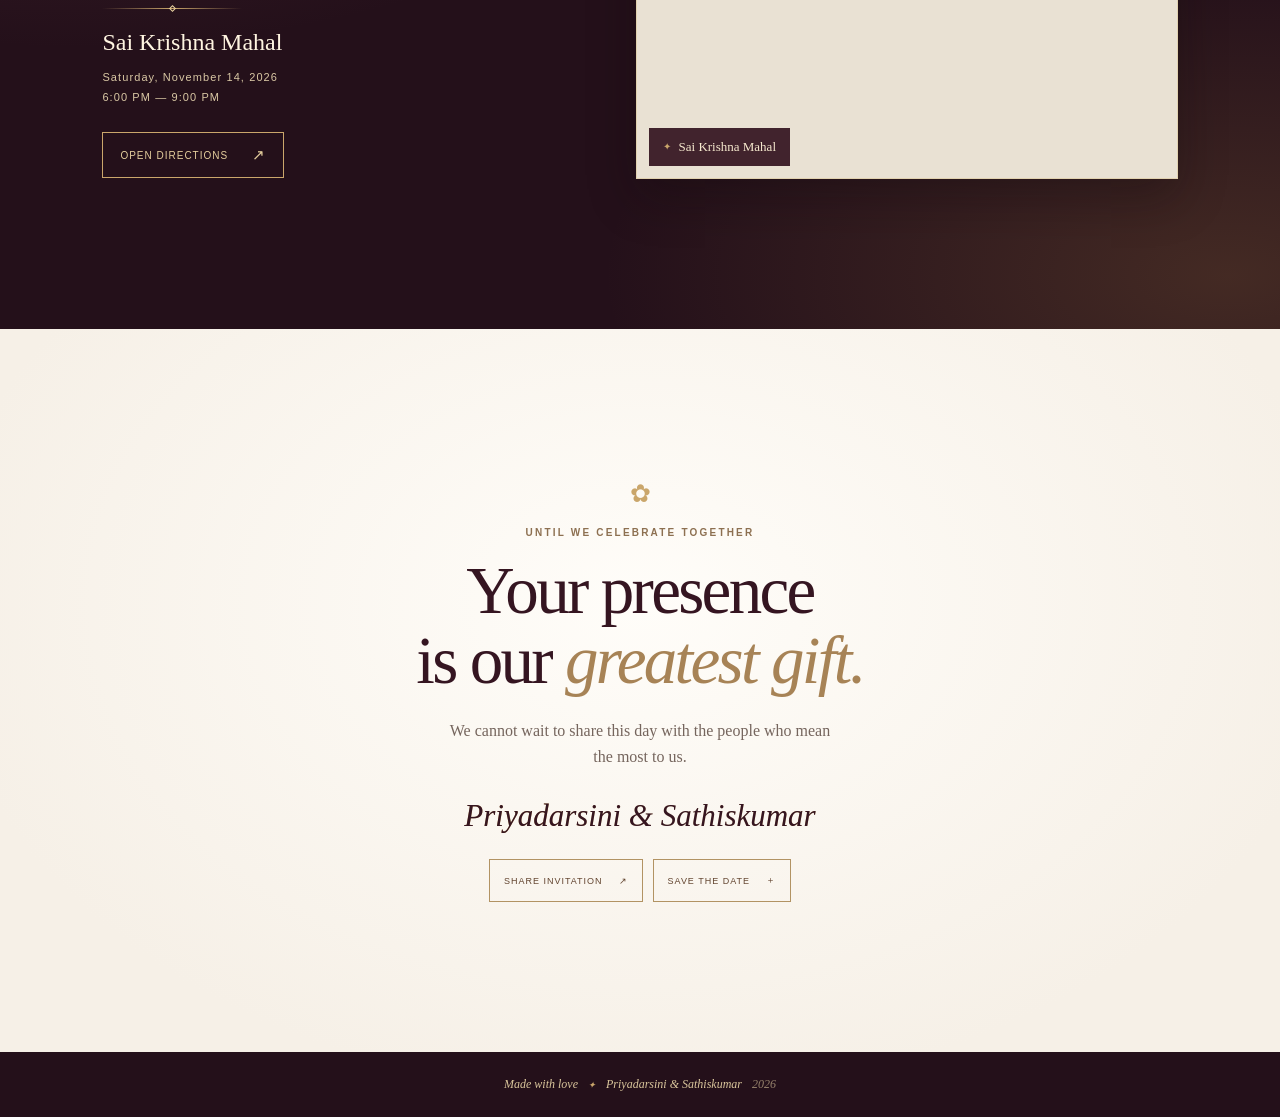
==== commit 66479d50: "Fixing scrolling issues" ====
--- a/index.html
+++ b/index.html
@@ -69,7 +69,7 @@
           <p class="hero-invite">invite you to share in the joy of our wedding</p>
           <span class="fine-rule" aria-hidden="true"><i></i></span>
           <p class="hero-date"><span data-date-long>Saturday, 14 November 2026</span><span data-time>6:30 PM — 8:30 PM</span></p>
-          <a class="text-link" href="#celebration" aria-label="Continue to the celebration details"><span aria-hidden="true"></span></a>
+          <a class="text-link" href="#invitation" aria-label="Continue to the invitation message"><span aria-hidden="true"></span></a>
         </div>
         <div class="hero-side-note" aria-hidden="true">Our beginning · 2026</div>
         <a href="#invitation" class="scroll-cue" aria-label="Scroll to explore the invitation">
